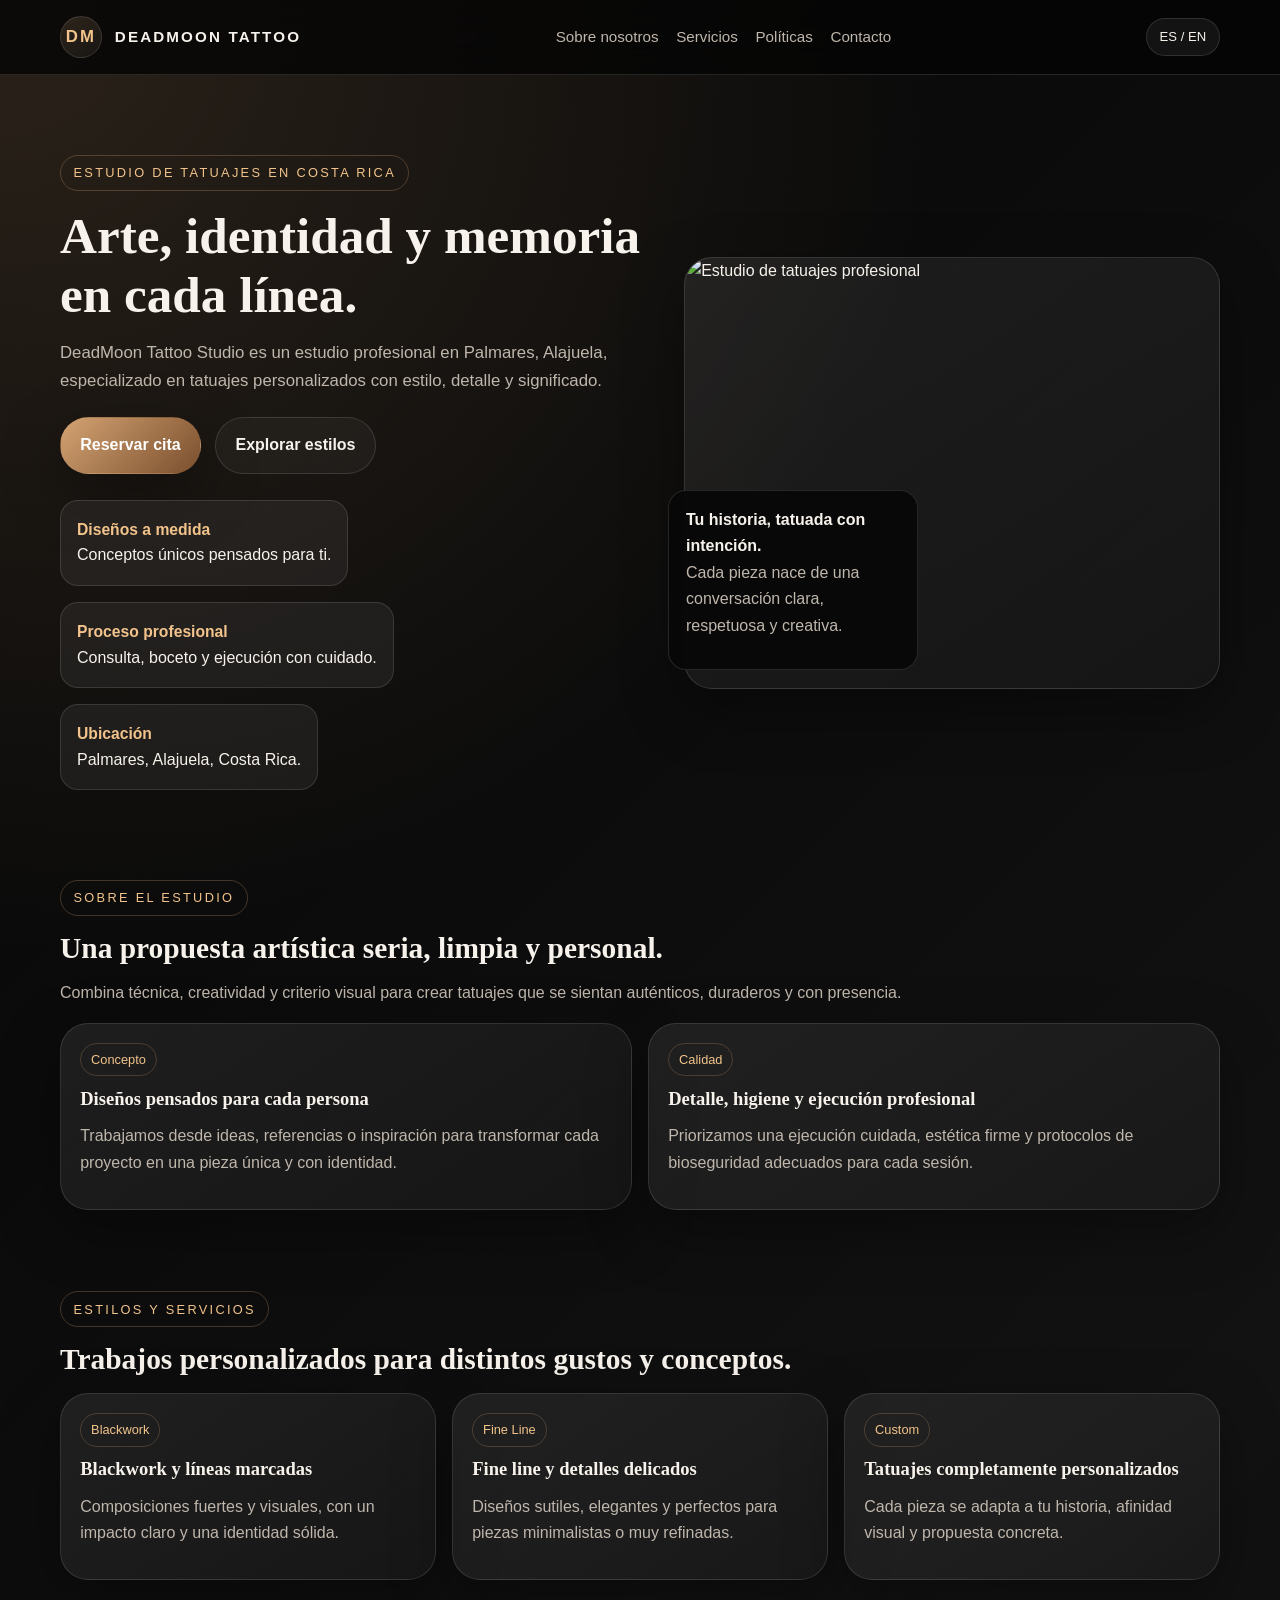
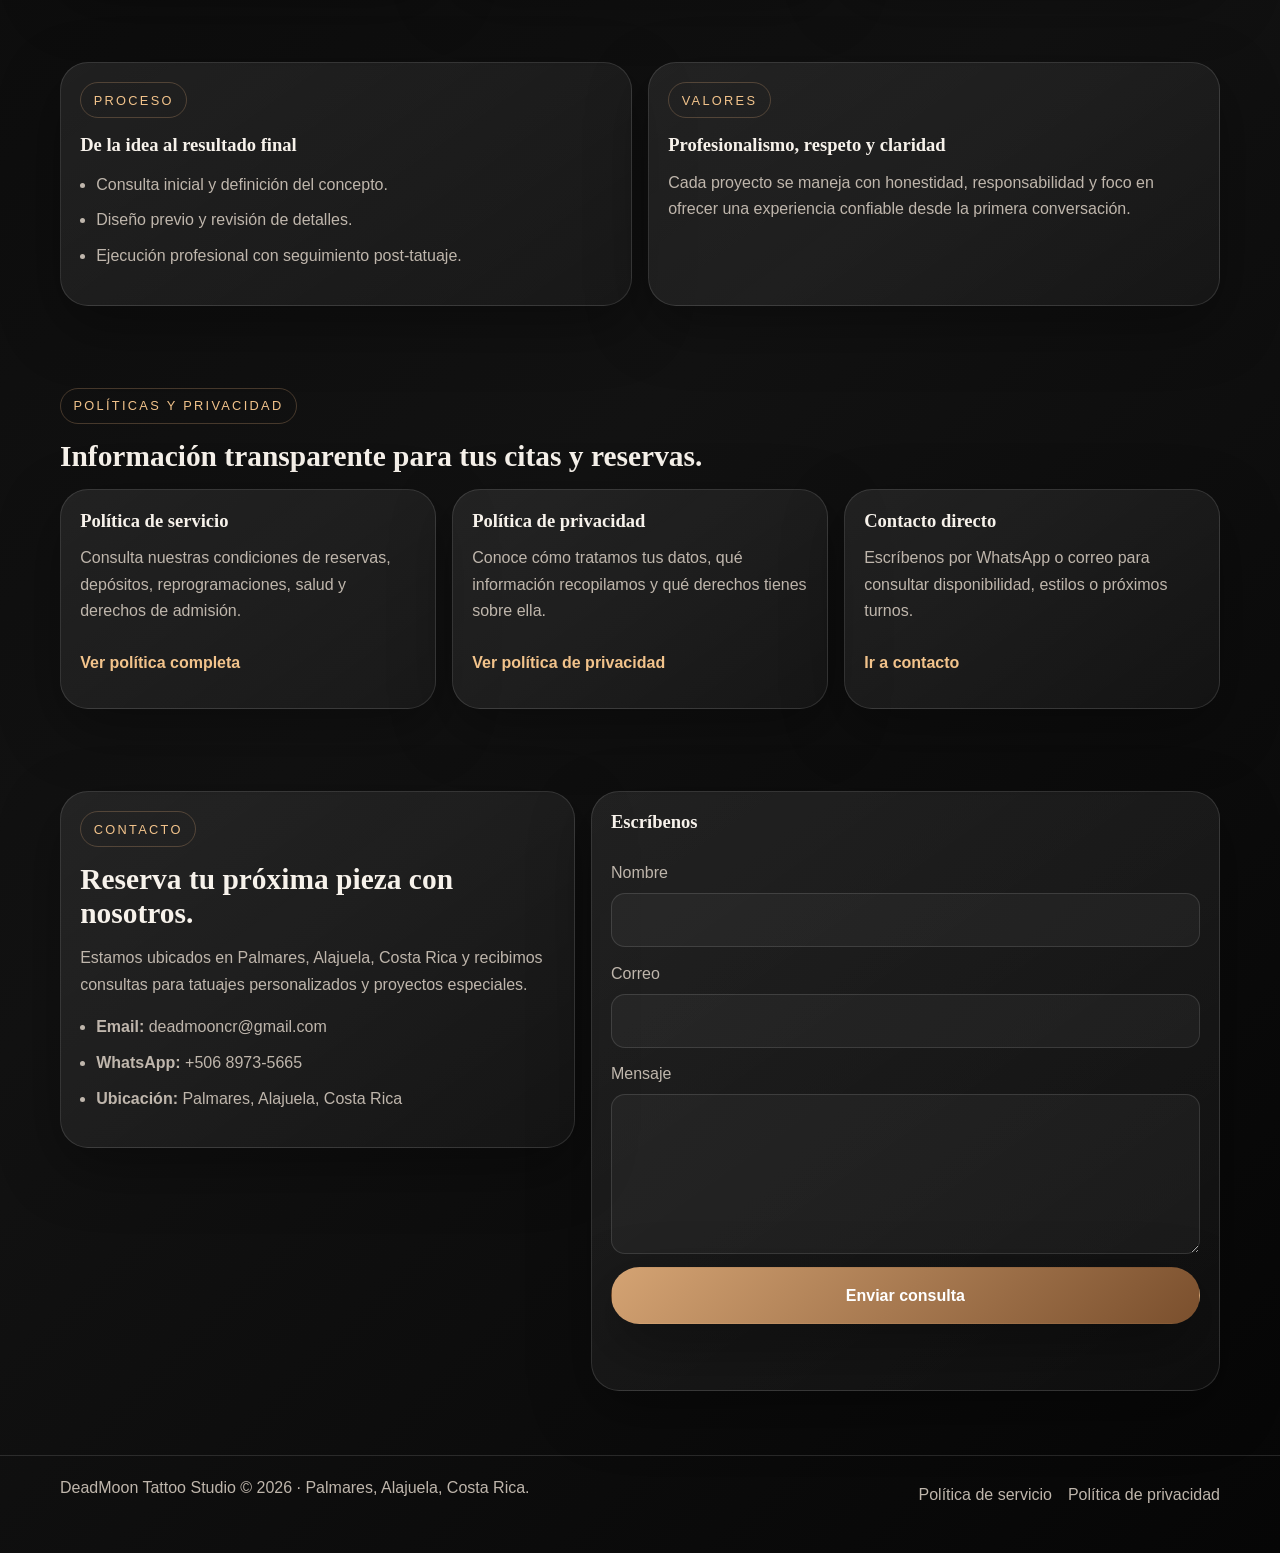
==== index.html @ ce7690ea "Initial DeadMoon Tattoo landing page" ====
<!DOCTYPE html>
<html lang="es">
  <head>
    <meta charset="UTF-8" />
    <meta name="viewport" content="width=device-width, initial-scale=1.0" />
    <meta name="theme-color" content="#050505" />
    <meta name="description" content="DeadMoon Tattoo Studio es un estudio profesional de tatuajes en Palmares, Costa Rica, especializado en diseños personalizados y arte de alta calidad." />
    <meta name="robots" content="index,follow" />
    <meta http-equiv="Referrer-Policy" content="strict-origin-when-cross-origin" />
    <meta http-equiv="X-Content-Type-Options" content="nosniff" />
    <meta http-equiv="Permissions-Policy" content="geolocation=(), microphone=(), camera=()" />
    <meta http-equiv="Content-Security-Policy" content="default-src 'self'; script-src 'self'; style-src 'self' https://fonts.googleapis.com; img-src 'self' https: data:; font-src 'self' https://fonts.gstatic.com; connect-src 'self'; object-src 'none'; base-uri 'self'; frame-ancestors 'none'; upgrade-insecure-requests" />
    <title>DeadMoon Tattoo Studio | Palmares, Costa Rica</title>
    <link rel="preconnect" href="https://fonts.googleapis.com" />
    <link rel="preconnect" href="https://fonts.gstatic.com" crossorigin />
    <link href="https://fonts.googleapis.com/css2?family=Inter:wght@400;500;600;700;800&family=Playfair+Display:wght@600;700&display=swap" rel="stylesheet" />
    <link rel="stylesheet" href="/styles.css" />
  </head>
  <body>
    <header class="topbar">
      <div class="container topbar-inner">
        <a href="#home" class="brand" aria-label="DeadMoon Tattoo Studio">
          <span class="brand-mark">DM</span>
          <span>DeadMoon Tattoo</span>
        </a>
        <nav aria-label="Navegación principal">
          <a href="#about" data-i18n="navAbout">Sobre nosotros</a>
          <a href="#services" data-i18n="navServices">Servicios</a>
          <a href="#policies" data-i18n="navPolicies">Políticas</a>
          <a href="#contact" data-i18n="navContact">Contacto</a>
        </nav>
        <button class="lang-toggle" id="langToggle" type="button" aria-label="Cambiar idioma">ES / EN</button>
      </div>
    </header>

    <main id="home">
      <section class="hero">
        <div class="container hero-grid">
          <div class="hero-copy">
            <span class="eyebrow" data-i18n="eyebrow">Estudio de tatuajes en Costa Rica</span>
            <h1 data-i18n="heroTitle">Arte, identidad y memoria en cada línea.</h1>
            <p class="lead" data-i18n="heroText">DeadMoon Tattoo Studio es un estudio profesional en Palmares, Alajuela, especializado en tatuajes personalizados con estilo, detalle y significado.</p>
            <div class="hero-actions">
              <a class="btn btn-primary" href="#contact" data-i18n="heroPrimary">Reservar cita</a>
              <a class="btn btn-secondary" href="#services" data-i18n="heroSecondary">Explorar estilos</a>
            </div>
            <div class="stats">
              <div class="stat-card">
                <strong data-i18n="statOneTitle">Diseños a medida</strong>
                <span data-i18n="statOneText">Conceptos únicos pensados para ti.</span>
              </div>
              <div class="stat-card">
                <strong data-i18n="statTwoTitle">Proceso profesional</strong>
                <span data-i18n="statTwoText">Consulta, boceto y ejecución con cuidado.</span>
              </div>
              <div class="stat-card">
                <strong data-i18n="statThreeTitle">Ubicación</strong>
                <span data-i18n="statThreeText">Palmares, Alajuela, Costa Rica.</span>
              </div>
            </div>
          </div>
          <div class="hero-visual">
            <div class="hero-card">
              <img src="https://images.unsplash.com/photo-1518837695005-2083093ee35b?auto=format&fit=crop&w=1000&q=80" alt="Estudio de tatuajes profesional" />
            </div>
            <div class="floating-note">
              <strong data-i18n="noteTitle">Tu historia, tatuada con intención.</strong>
              <p data-i18n="noteText">Cada pieza nace de una conversación clara, respetuosa y creativa.</p>
            </div>
          </div>
        </div>
      </section>

      <section id="about" class="section">
        <div class="container">
          <div class="section-title">
            <span class="eyebrow" data-i18n="aboutEyebrow">Sobre el estudio</span>
            <h2 data-i18n="aboutTitle">Una propuesta artística seria, limpia y personal.</h2>
            <p data-i18n="aboutText">Combina técnica, creatividad y criterio visual para crear tatuajes que se sientan auténticos, duraderos y con presencia.</p>
          </div>
          <div class="grid-2">
            <article class="panel">
              <span class="tag" data-i18n="cardOneTag">Concepto</span>
              <h3 data-i18n="cardOneTitle">Diseños pensados para cada persona</h3>
              <p data-i18n="cardOneText">Trabajamos desde ideas, referencias o inspiración para transformar cada proyecto en una pieza única y con identidad.</p>
            </article>
            <article class="panel">
              <span class="tag" data-i18n="cardTwoTag">Calidad</span>
              <h3 data-i18n="cardTwoTitle">Detalle, higiene y ejecución profesional</h3>
              <p data-i18n="cardTwoText">Priorizamos una ejecución cuidada, estética firme y protocolos de bioseguridad adecuados para cada sesión.</p>
            </article>
          </div>
        </div>
      </section>

      <section id="services" class="section">
        <div class="container">
          <div class="section-title">
            <span class="eyebrow" data-i18n="servicesEyebrow">Estilos y servicios</span>
            <h2 data-i18n="servicesTitle">Trabajos personalizados para distintos gustos y conceptos.</h2>
          </div>
          <div class="grid-3">
            <article class="panel">
              <span class="tag">Blackwork</span>
              <h3 data-i18n="serviceOneTitle">Blackwork y líneas marcadas</h3>
              <p data-i18n="serviceOneText">Composiciones fuertes y visuales, con un impacto claro y una identidad sólida.</p>
            </article>
            <article class="panel">
              <span class="tag">Fine Line</span>
              <h3 data-i18n="serviceTwoTitle">Fine line y detalles delicados</h3>
              <p data-i18n="serviceTwoText">Diseños sutiles, elegantes y perfectos para piezas minimalistas o muy refinadas.</p>
            </article>
            <article class="panel">
              <span class="tag">Custom</span>
              <h3 data-i18n="serviceThreeTitle">Tatuajes completamente personalizados</h3>
              <p data-i18n="serviceThreeText">Cada pieza se adapta a tu historia, afinidad visual y propuesta concreta.</p>
            </article>
          </div>
        </div>
      </section>

      <section class="section">
        <div class="container grid-2">
          <article class="panel">
            <span class="eyebrow" data-i18n="processEyebrow">Proceso</span>
            <h3 data-i18n="processTitle">De la idea al resultado final</h3>
            <ul class="check-list">
              <li data-i18n="processOne">Consulta inicial y definición del concepto.</li>
              <li data-i18n="processTwo">Diseño previo y revisión de detalles.</li>
              <li data-i18n="processThree">Ejecución profesional con seguimiento post-tatuaje.</li>
            </ul>
          </article>
          <article class="panel">
            <span class="eyebrow" data-i18n="valuesEyebrow">Valores</span>
            <h3 data-i18n="valuesTitle">Profesionalismo, respeto y claridad</h3>
            <p data-i18n="valuesText">Cada proyecto se maneja con honestidad, responsabilidad y foco en ofrecer una experiencia confiable desde la primera conversación.</p>
          </article>
        </div>
      </section>

      <section id="policies" class="section">
        <div class="container">
          <div class="section-title">
            <span class="eyebrow" data-i18n="policiesEyebrow">Políticas y privacidad</span>
            <h2 data-i18n="policiesTitle">Información transparente para tus citas y reservas.</h2>
          </div>
          <div class="grid-3">
            <article class="panel policy-card">
              <h3 data-i18n="policyServiceTitle">Política de servicio</h3>
              <p data-i18n="policyServiceText">Consulta nuestras condiciones de reservas, depósitos, reprogramaciones, salud y derechos de admisión.</p>
              <a href="/policies.html" class="text-link" data-i18n="policyServiceLink">Ver política completa</a>
            </article>
            <article class="panel policy-card">
              <h3 data-i18n="policyPrivacyTitle">Política de privacidad</h3>
              <p data-i18n="policyPrivacyText">Conoce cómo tratamos tus datos, qué información recopilamos y qué derechos tienes sobre ella.</p>
              <a href="/privacy.html" class="text-link" data-i18n="policyPrivacyLink">Ver política de privacidad</a>
            </article>
            <article class="panel policy-card">
              <h3 data-i18n="policyContactTitle">Contacto directo</h3>
              <p data-i18n="policyContactText">Escríbenos por WhatsApp o correo para consultar disponibilidad, estilos o próximos turnos.</p>
              <a href="#contact" class="text-link" data-i18n="policyContactLink">Ir a contacto</a>
            </article>
          </div>
        </div>
      </section>

      <section id="contact" class="section">
        <div class="container contact-wrap">
          <div class="panel contact-card">
            <span class="eyebrow" data-i18n="contactEyebrow">Contacto</span>
            <h2 data-i18n="contactTitle">Reserva tu próxima pieza con nosotros.</h2>
            <p data-i18n="contactText">Estamos ubicados en Palmares, Alajuela, Costa Rica y recibimos consultas para tatuajes personalizados y proyectos especiales.</p>
            <ul class="contact-list">
              <li><strong>Email:</strong> deadmooncr@gmail.com</li>
              <li><strong>WhatsApp:</strong> +506 8973-5665</li>
              <li><strong data-i18n="contactLocation">Ubicación:</strong> Palmares, Alajuela, Costa Rica</li>
            </ul>
          </div>
          <form class="panel contact-form" id="contactForm" novalidate>
            <h3 data-i18n="formTitle">Escríbenos</h3>
            <label>
              <span data-i18n="formName">Nombre</span>
              <input type="text" name="name" required />
            </label>
            <label>
              <span data-i18n="formEmail">Correo</span>
              <input type="email" name="email" required />
            </label>
            <label>
              <span data-i18n="formMessage">Mensaje</span>
              <textarea name="message" rows="5" required></textarea>
            </label>
            <button class="btn btn-primary" type="submit" data-i18n="formSubmit">Enviar consulta</button>
            <p class="form-note" id="formStatus" aria-live="polite"></p>
          </form>
        </div>
      </section>
    </main>

    <footer>
      <div class="container footer-row">
        <p data-i18n="footerText">DeadMoon Tattoo Studio © 2026 · Palmares, Alajuela, Costa Rica.</p>
        <div class="footer-links">
          <a href="/policies.html" data-i18n="footerPolicy">Política de servicio</a>
          <a href="/privacy.html" data-i18n="footerPrivacy">Política de privacidad</a>
        </div>
      </div>
    </footer>

    <script src="/app.js"></script>
  </body>
</html>
---- styles.css ----
:root {
  --bg: #050505;
  --surface: rgba(255, 255, 255, 0.06);
  --surface-strong: rgba(255, 255, 255, 0.12);
  --text: #f7f2eb;
  --muted: #bfb6ac;
  --accent: #d4a373;
  --accent-strong: #f2c38b;
  --accent-dark: #7a4f2d;
  --border: rgba(255, 255, 255, 0.12);
  --shadow: 0 20px 60px rgba(0, 0, 0, 0.35);
}

* { box-sizing: border-box; }
html { scroll-behavior: smooth; }
body {
  margin: 0;
  font-family: 'Inter', sans-serif;
  color: var(--text);
  background: radial-gradient(circle at top left, rgba(212, 163, 115, 0.18), transparent 28%), linear-gradient(135deg, #060606 0%, #121212 60%, #060606 100%);
  line-height: 1.65;
}
a { color: inherit; text-decoration: none; }
img { max-width: 100%; display: block; }
button, input, textarea { font: inherit; }
.container { width: min(1160px, calc(100% - 2rem)); margin: 0 auto; }
.topbar {
  position: sticky; top: 0; z-index: 20; padding: 1rem 0; backdrop-filter: blur(16px); background: rgba(5,5,5,0.78); border-bottom: 1px solid var(--border);
}
.topbar-inner { display: flex; align-items: center; justify-content: space-between; gap: 1rem; }
.brand { display: inline-flex; align-items: center; gap: 0.8rem; font-weight: 700; letter-spacing: 0.14em; text-transform: uppercase; font-size: 0.95rem; }
.brand-mark {
  width: 42px; height: 42px; border-radius: 50%; display: grid; place-items: center; border: 1px solid var(--border); background: linear-gradient(145deg, rgba(212,163,115,0.18), rgba(255,255,255,0.05)); color: var(--accent-strong); font-weight: 700; font-size: 1.05rem;
}
nav { display: flex; align-items: center; gap: 1.1rem; color: var(--muted); font-size: 0.95rem; }
nav a:hover, .footer-links a:hover, .text-link:hover { color: var(--text); }
.lang-toggle {
  border: 1px solid var(--border); background: var(--surface); color: var(--text); padding: 0.45rem 0.8rem; border-radius: 999px; font-size: 0.82rem; cursor: pointer; transition: 180ms ease;
}
.lang-toggle:hover { border-color: var(--accent); transform: translateY(-1px); }
.hero { padding: 5rem 0 3.5rem; }
.hero-grid { display: grid; grid-template-columns: 1.05fr 0.95fr; gap: 2rem; align-items: center; }
.eyebrow {
  display: inline-block; padding: 0.4rem 0.78rem; border: 1px solid rgba(212,163,115,0.28); border-radius: 999px; color: var(--accent-strong); font-size: 0.8rem; text-transform: uppercase; letter-spacing: 0.18em; margin-bottom: 1rem;
}
h1, h2, h3 { font-family: 'Playfair Display', serif; line-height: 1.15; margin: 0 0 0.9rem; }
h1 { font-size: clamp(2.2rem, 4vw, 3.7rem); }
h2 { font-size: clamp(1.65rem, 2.3vw, 2.35rem); }
h3 { font-size: 1.16rem; }
p { margin: 0 0 0.85rem; color: var(--muted); }
.lead { font-size: 1.05rem; max-width: 640px; }
.hero-actions { display: flex; flex-wrap: wrap; gap: 0.9rem; margin: 1.4rem 0 1.6rem; }
.btn {
  display: inline-flex; align-items: center; justify-content: center; gap: 0.5rem; padding: 0.9rem 1.2rem; border-radius: 999px; font-weight: 600; transition: 180ms ease; border: 1px solid transparent; cursor: pointer;
}
.btn-primary { background: linear-gradient(135deg, var(--accent) 0%, var(--accent-dark) 100%); color: #fff; box-shadow: var(--shadow); }
.btn-primary:hover { transform: translateY(-2px); }
.btn-secondary { border-color: var(--border); background: rgba(255,255,255,0.04); }
.stats { display: flex; flex-wrap: wrap; gap: 1rem; }
.stat-card { min-width: 150px; padding: 1rem; border: 1px solid var(--border); border-radius: 18px; background: var(--surface); }
.stat-card strong { display: block; color: var(--accent-strong); font-size: 0.98rem; }
.hero-visual { position: relative; }
.hero-card, .panel { background: linear-gradient(145deg, rgba(255,255,255,0.08), rgba(255,255,255,0.03)); border: 1px solid var(--border); border-radius: 28px; box-shadow: var(--shadow); overflow: hidden; }
.hero-card img { min-height: 430px; object-fit: cover; width: 100%; }
.floating-note { position: absolute; left: -1rem; bottom: 1.2rem; background: rgba(8,8,8,0.95); border: 1px solid var(--border); padding: 1rem 1.05rem; border-radius: 18px; max-width: 250px; }
.section { padding: 2.1rem 0 3rem; }
.section-title { margin-bottom: 1rem; }
.grid-2, .grid-3 { display: grid; gap: 1rem; }
.grid-2 { grid-template-columns: repeat(2, minmax(0, 1fr)); }
.grid-3 { grid-template-columns: repeat(3, minmax(0, 1fr)); }
.panel { padding: 1.2rem; }
.tag { display: inline-block; padding: 0.32rem 0.62rem; border-radius: 999px; border: 1px solid rgba(212,163,115,0.24); color: var(--accent-strong); font-size: 0.8rem; margin-bottom: 0.72rem; }
.check-list { padding-left: 1rem; color: var(--muted); }
.check-list li { margin-bottom: 0.6rem; }
.policy-card { min-height: 220px; }
.text-link { display: inline-block; margin-top: 0.75rem; color: var(--accent-strong); font-weight: 600; }
.contact-wrap { display: grid; grid-template-columns: 0.9fr 1.1fr; gap: 1rem; align-items: start; }
.contact-list { padding-left: 1rem; color: var(--muted); }
.contact-list li { margin-bottom: 0.6rem; }
.contact-form { display: grid; gap: 0.85rem; }
.contact-form label { display: grid; gap: 0.4rem; color: var(--muted); }
.contact-form input, .contact-form textarea {
  width: 100%; border: 1px solid var(--border); border-radius: 14px; padding: 0.8rem 0.9rem; color: var(--text); background: rgba(255,255,255,0.04);
}
.contact-form input:focus, .contact-form textarea:focus { outline: 2px solid rgba(212,163,115,0.35); border-color: var(--accent); }
.form-note { min-height: 1.2rem; color: var(--accent-strong); }
footer { padding: 1.2rem 0 2.4rem; border-top: 1px solid var(--border); margin-top: 1rem; }
.footer-row { display: flex; align-items: center; justify-content: space-between; gap: 1rem; color: var(--muted); }
.footer-links { display: flex; gap: 1rem; }
.policy-page { padding: 3rem 0 4rem; }
.policy-page .panel { margin-bottom: 1rem; }
.policy-page ul { color: var(--muted); padding-left: 1rem; }
.policy-page h2 { margin-bottom: 1rem; }
.policy-page h3 { margin-top: 1.1rem; }
.policy-page .back-link { display: inline-block; margin-bottom: 1rem; color: var(--accent-strong); }
@media (max-width: 900px) {
  .hero-grid, .contact-wrap { grid-template-columns: 1fr; }
  .grid-3 { grid-template-columns: 1fr 1fr; }
}
@media (max-width: 640px) {
  nav { display: none; }
  .topbar-inner { flex-wrap: wrap; }
  .grid-2, .grid-3 { grid-template-columns: 1fr; }
  .footer-row { flex-direction: column; align-items: flex-start; }
  .hero { padding-top: 3rem; }
}
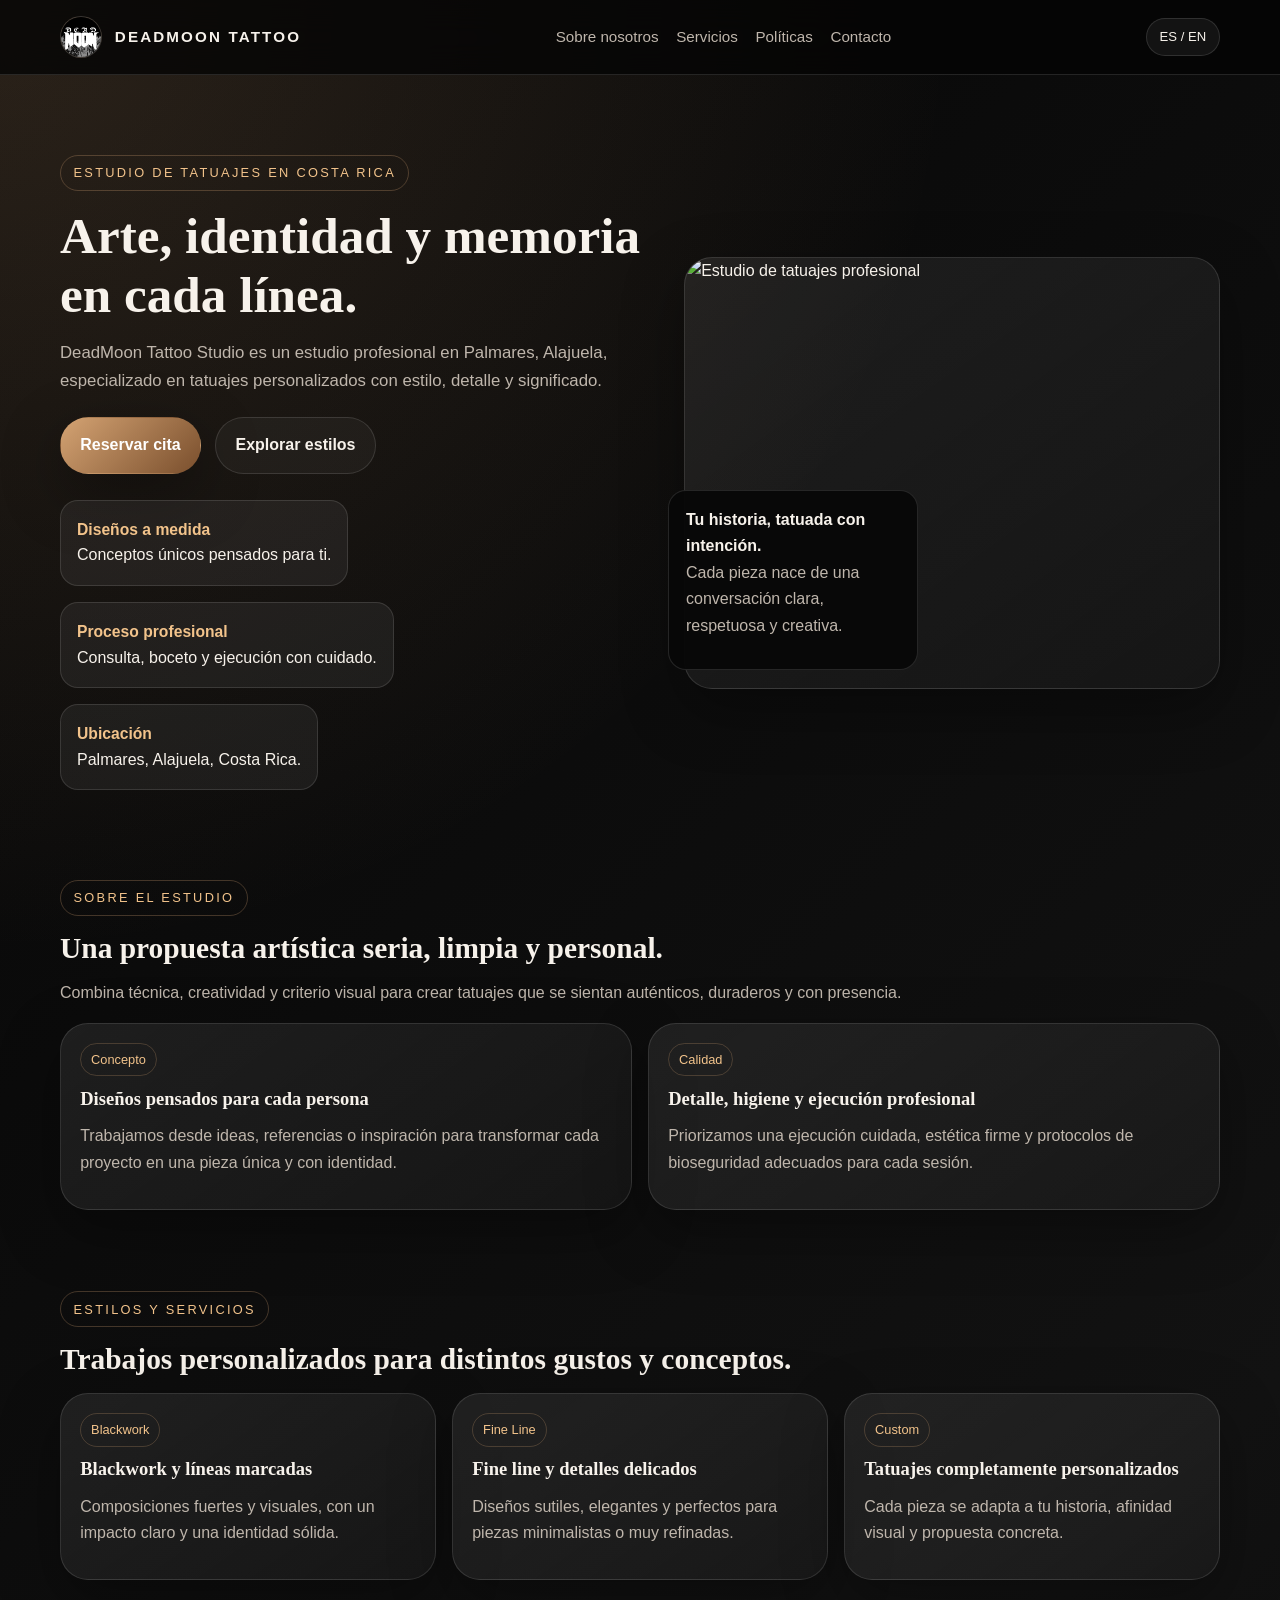
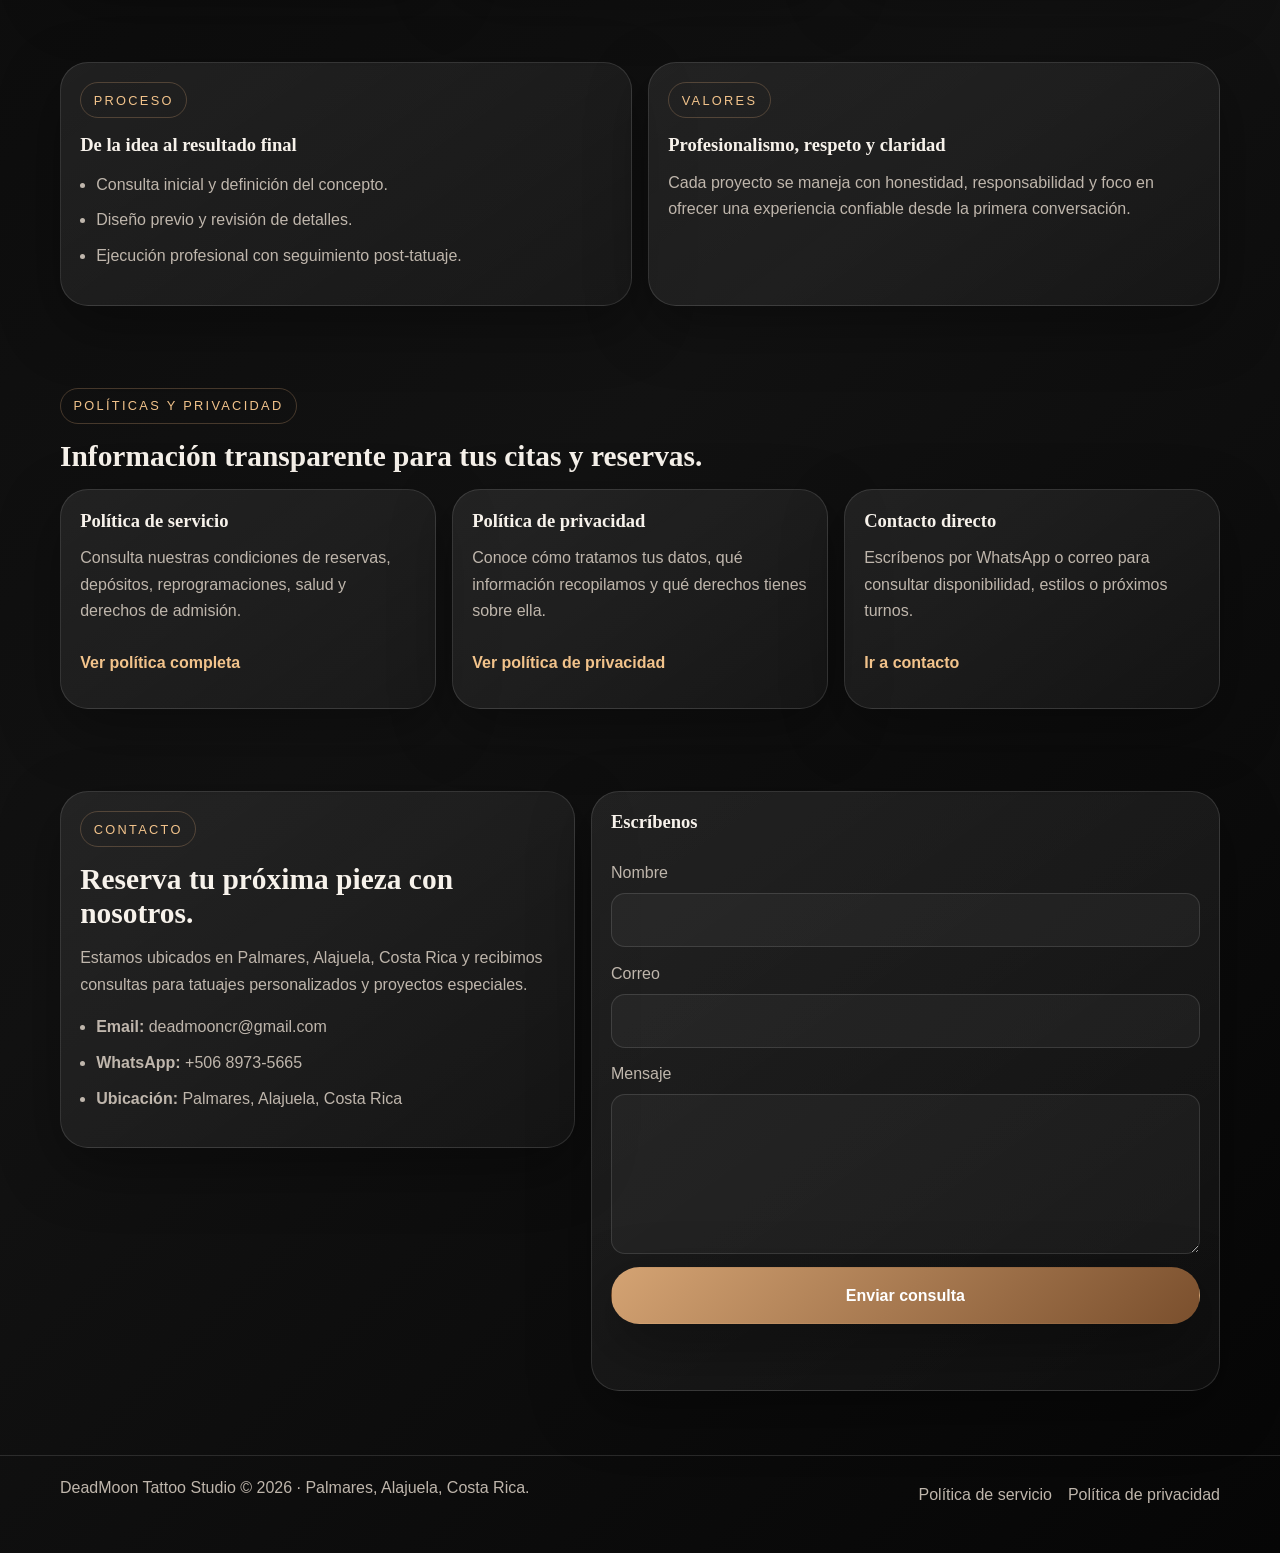
==== commit a28b9b34: "Refactor code structure for improved readability and maintainability" ====
--- a/index.html
+++ b/index.html
@@ -20,7 +20,9 @@
     <header class="topbar">
       <div class="container topbar-inner">
         <a href="#home" class="brand" aria-label="DeadMoon Tattoo Studio">
-          <span class="brand-mark">DM</span>
+          <span class="brand-mark">
+            <img src="/logo.jpg" alt="DeadMoon Tattoo logo" />
+          </span>
           <span>DeadMoon Tattoo</span>
         </a>
         <nav aria-label="Navegación principal">
--- a/styles.css
+++ b/styles.css
@@ -30,7 +30,13 @@
 .topbar-inner { display: flex; align-items: center; justify-content: space-between; gap: 1rem; }
 .brand { display: inline-flex; align-items: center; gap: 0.8rem; font-weight: 700; letter-spacing: 0.14em; text-transform: uppercase; font-size: 0.95rem; }
 .brand-mark {
-  width: 42px; height: 42px; border-radius: 50%; display: grid; place-items: center; border: 1px solid var(--border); background: linear-gradient(145deg, rgba(212,163,115,0.18), rgba(255,255,255,0.05)); color: var(--accent-strong); font-weight: 700; font-size: 1.05rem;
+  width: 42px; height: 42px; min-width: 42px; border-radius: 50%; display: grid; place-items: center; border: 1px solid var(--border); background: linear-gradient(145deg, rgba(212,163,115,0.18), rgba(255,255,255,0.05)); overflow: hidden;
+}
+.brand-mark img {
+  width: 100%;
+  height: 100%;
+  object-fit: cover;
+  display: block;
 }
 nav { display: flex; align-items: center; gap: 1.1rem; color: var(--muted); font-size: 0.95rem; }
 nav a:hover, .footer-links a:hover, .text-link:hover { color: var(--text); }
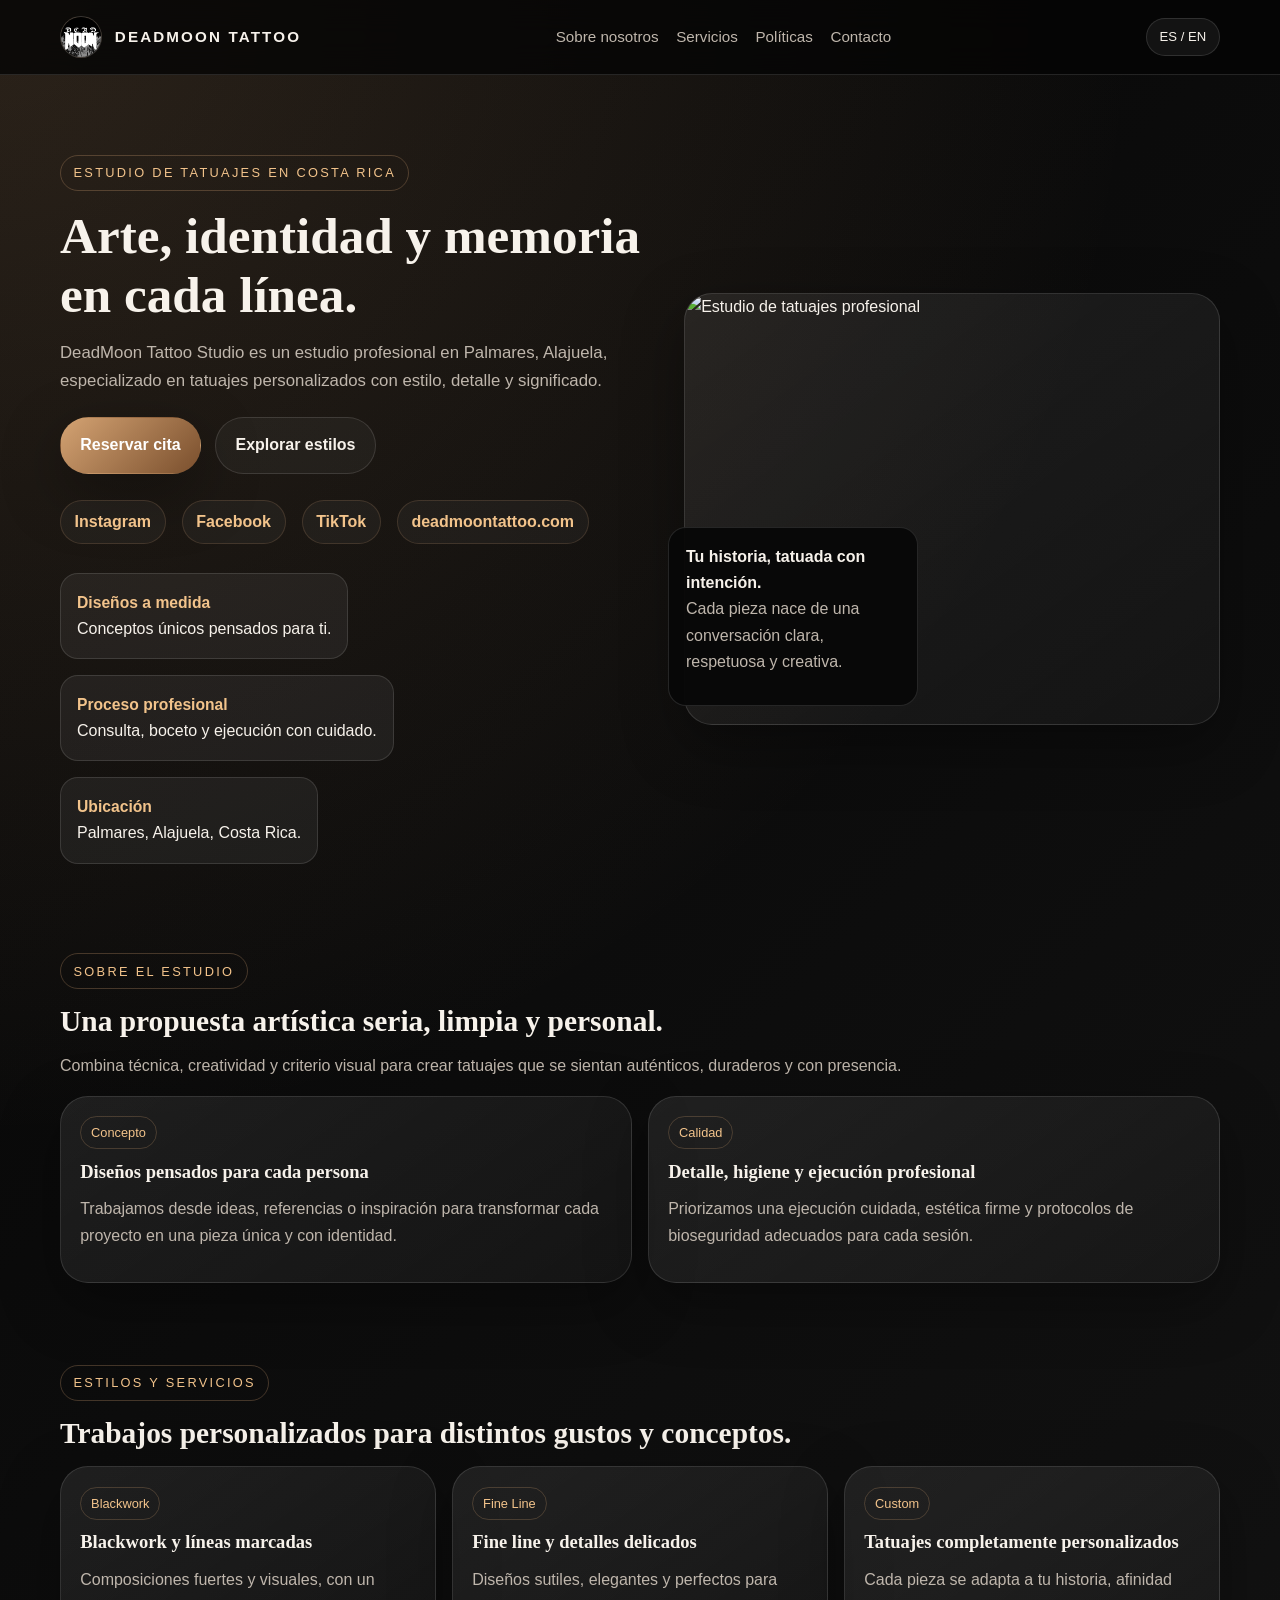
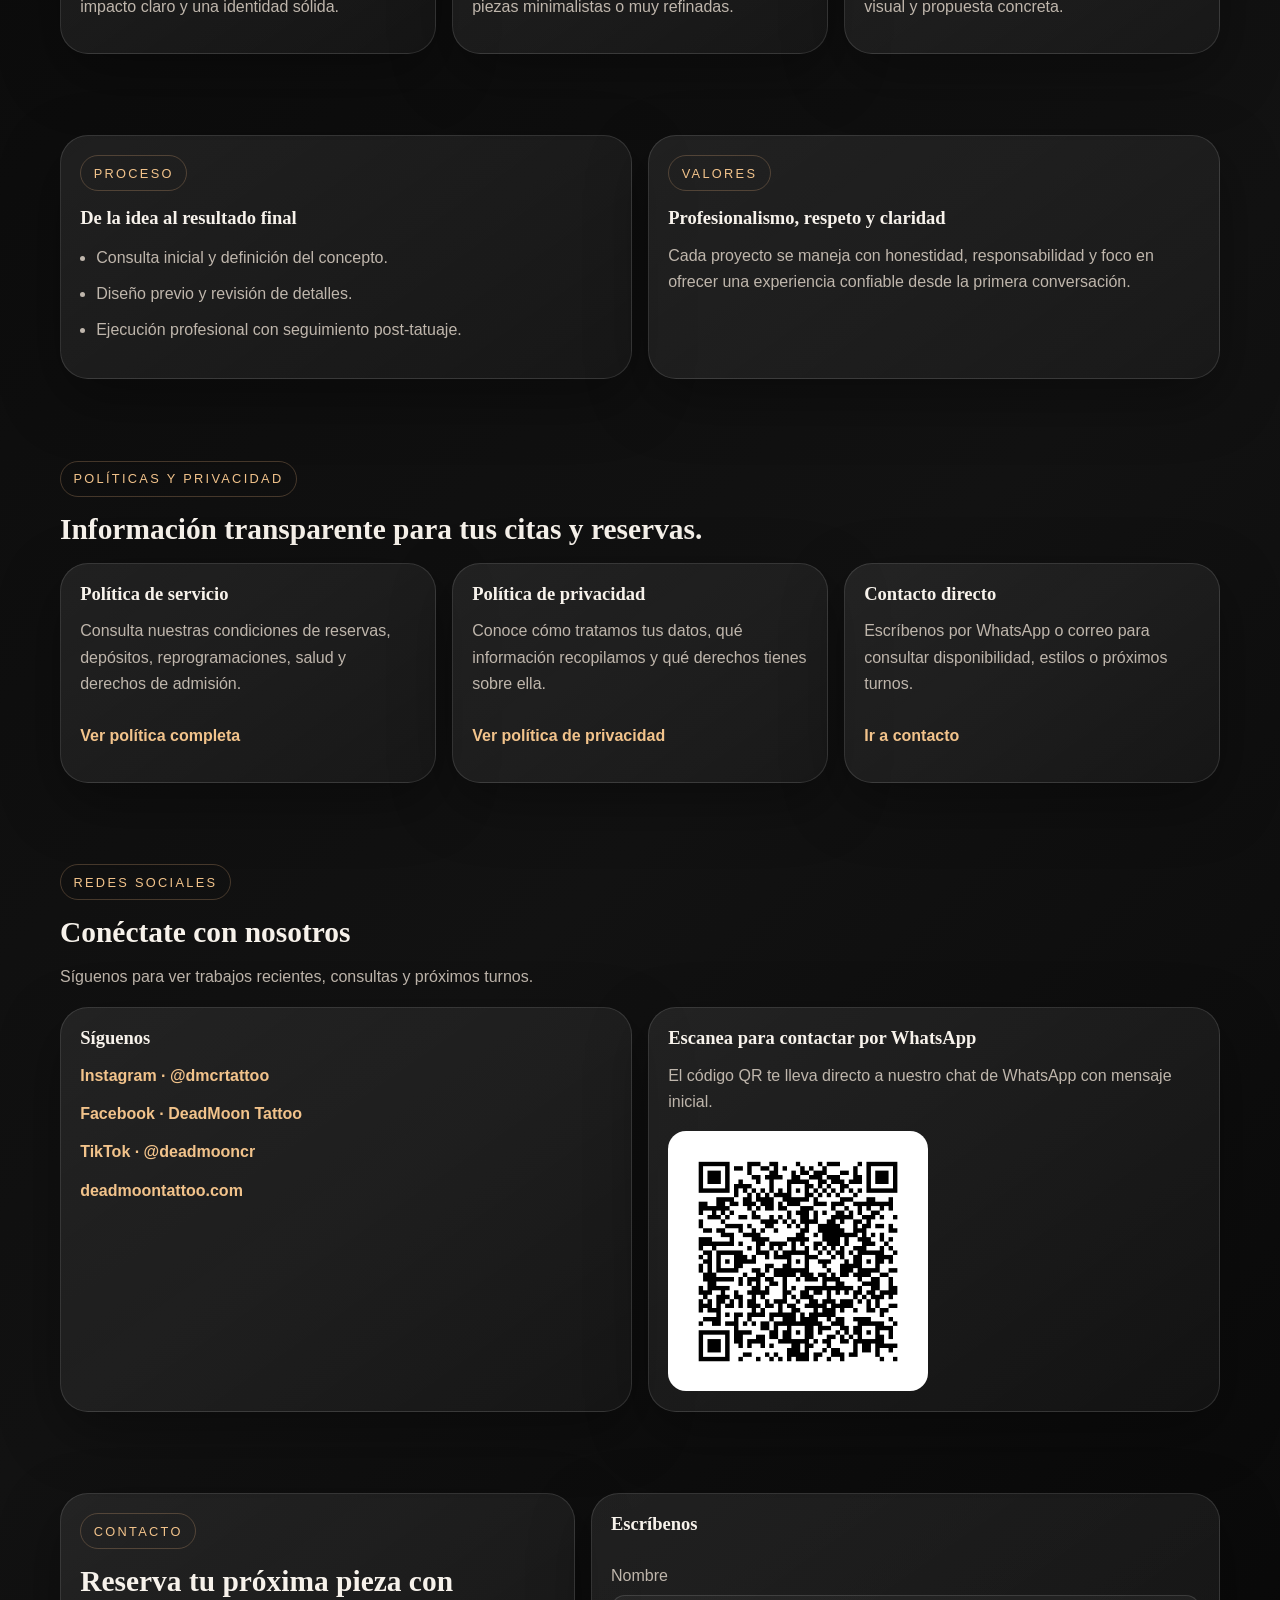
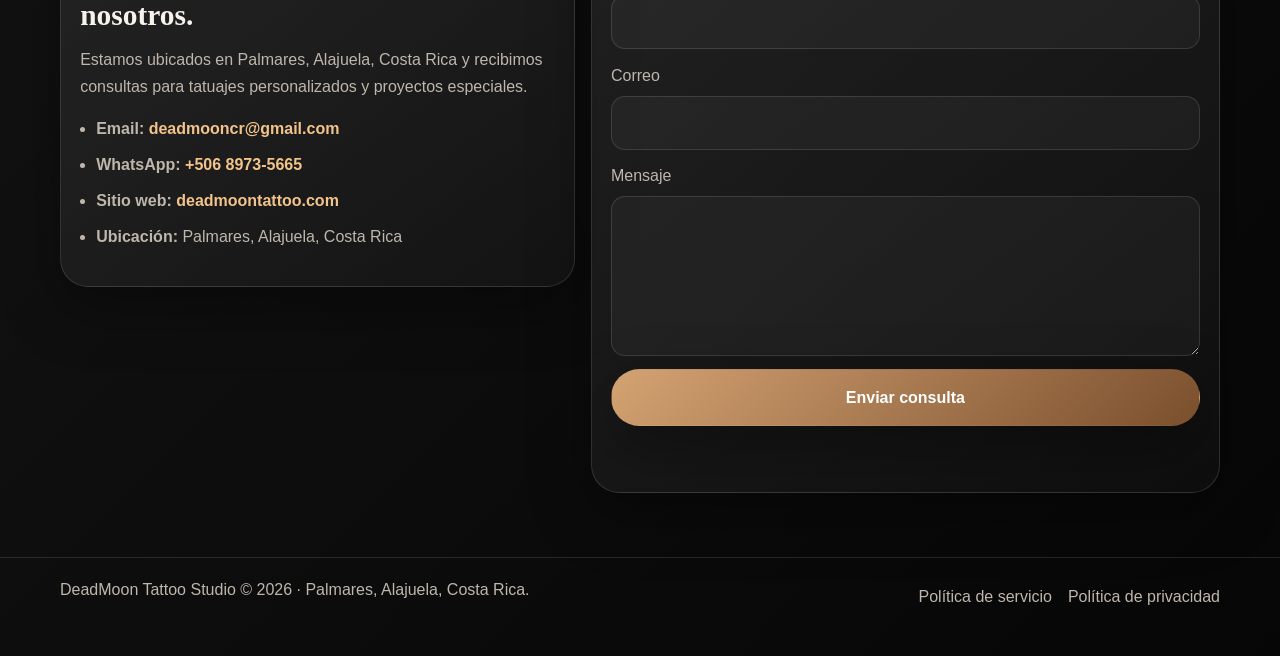
==== commit 55512b16: "Add contact QR code image" ====
--- a/index.html
+++ b/index.html
@@ -46,6 +46,12 @@
               <a class="btn btn-primary" href="#contact" data-i18n="heroPrimary">Reservar cita</a>
               <a class="btn btn-secondary" href="#services" data-i18n="heroSecondary">Explorar estilos</a>
             </div>
+            <div class="social-row">
+              <a href="https://www.instagram.com/dmcrtattoo/" target="_blank" rel="noopener noreferrer">Instagram</a>
+              <a href="https://www.facebook.com/profile.php?id=61550844463451" target="_blank" rel="noopener noreferrer">Facebook</a>
+              <a href="https://www.tiktok.com/@deadmooncr" target="_blank" rel="noopener noreferrer">TikTok</a>
+              <a href="https://deadmoontattoo.com" target="_blank" rel="noopener noreferrer">deadmoontattoo.com</a>
+            </div>
             <div class="stats">
               <div class="stat-card">
                 <strong data-i18n="statOneTitle">Diseños a medida</strong>
@@ -166,6 +172,32 @@
         </div>
       </section>
 
+      <section class="section">
+        <div class="container">
+          <div class="section-title">
+            <span class="eyebrow" data-i18n="socialEyebrow">Redes sociales</span>
+            <h2 data-i18n="socialTitle">Conéctate con nosotros</h2>
+            <p data-i18n="socialText">Síguenos para ver trabajos recientes, consultas y próximos turnos.</p>
+          </div>
+          <div class="card-grid">
+            <article class="panel social-card">
+              <h3 data-i18n="followUs">Síguenos</h3>
+              <ul class="social-list">
+                <li><a href="https://www.instagram.com/dmcrtattoo/" target="_blank" rel="noopener noreferrer">Instagram · @dmcrtattoo</a></li>
+                <li><a href="https://www.facebook.com/profile.php?id=61550844463451" target="_blank" rel="noopener noreferrer">Facebook · DeadMoon Tattoo</a></li>
+                <li><a href="https://www.tiktok.com/@deadmooncr" target="_blank" rel="noopener noreferrer">TikTok · @deadmooncr</a></li>
+                <li><a href="https://deadmoontattoo.com" target="_blank" rel="noopener noreferrer">deadmoontattoo.com</a></li>
+              </ul>
+            </article>
+            <article class="panel qr-card">
+              <h3 data-i18n="qrTitle">Escanea para contactar por WhatsApp</h3>
+              <p data-i18n="qrText">El código QR te lleva directo a nuestro chat de WhatsApp con mensaje inicial.</p>
+              <img src="/contact-qr.png" alt="Código QR para contactar a DeadMoon Tattoo por WhatsApp" loading="lazy" />
+            </article>
+          </div>
+        </div>
+      </section>
+
       <section id="contact" class="section">
         <div class="container contact-wrap">
           <div class="panel contact-card">
@@ -173,9 +205,10 @@
             <h2 data-i18n="contactTitle">Reserva tu próxima pieza con nosotros.</h2>
             <p data-i18n="contactText">Estamos ubicados en Palmares, Alajuela, Costa Rica y recibimos consultas para tatuajes personalizados y proyectos especiales.</p>
             <ul class="contact-list">
-              <li><strong>Email:</strong> deadmooncr@gmail.com</li>
-              <li><strong>WhatsApp:</strong> +506 8973-5665</li>
-              <li><strong data-i18n="contactLocation">Ubicación:</strong> Palmares, Alajuela, Costa Rica</li>
+              <li><strong data-i18n="emailLabel">Email:</strong> <a href="mailto:deadmooncr@gmail.com">deadmooncr@gmail.com</a></li>
+              <li><strong data-i18n="whatsappLabel">WhatsApp:</strong> <a href="https://wa.me/50689735665" target="_blank" rel="noopener noreferrer">+506 8973-5665</a></li>
+              <li><strong data-i18n="websiteLabel">Sitio web:</strong> <a href="https://deadmoontattoo.com" target="_blank" rel="noopener noreferrer">deadmoontattoo.com</a></li>
+              <li><strong data-i18n="locationLabel">Ubicación:</strong> Palmares, Alajuela, Costa Rica</li>
             </ul>
           </div>
           <form class="panel contact-form" id="contactForm" novalidate>
--- a/styles.css
+++ b/styles.css
@@ -56,6 +56,9 @@
 p { margin: 0 0 0.85rem; color: var(--muted); }
 .lead { font-size: 1.05rem; max-width: 640px; }
 .hero-actions { display: flex; flex-wrap: wrap; gap: 0.9rem; margin: 1.4rem 0 1.6rem; }
+.social-row { display: flex; flex-wrap: wrap; gap: 1rem; margin-bottom: 1.8rem; }
+.social-row a { color: var(--accent-strong); font-weight: 600; border: 1px solid rgba(212,163,115,0.18); padding: 0.5rem 0.85rem; border-radius: 999px; background: rgba(255,255,255,0.04); transition: 180ms ease; }
+.social-row a:hover { color: #fff; border-color: var(--accent); transform: translateY(-1px); }
 .btn {
   display: inline-flex; align-items: center; justify-content: center; gap: 0.5rem; padding: 0.9rem 1.2rem; border-radius: 999px; font-weight: 600; transition: 180ms ease; border: 1px solid transparent; cursor: pointer;
 }
@@ -74,6 +77,11 @@
 .grid-2, .grid-3 { display: grid; gap: 1rem; }
 .grid-2 { grid-template-columns: repeat(2, minmax(0, 1fr)); }
 .grid-3 { grid-template-columns: repeat(3, minmax(0, 1fr)); }
+.card-grid { display: grid; gap: 1rem; grid-template-columns: repeat(2, minmax(0, 1fr)); margin-top: 1rem; }
+.social-list { list-style: none; padding: 0; margin: 0; display: grid; gap: 0.75rem; }
+.social-list li a { color: var(--accent-strong); font-weight: 600; }
+.social-list li a:hover { color: #fff; }
+.qr-card img { width: min(260px, 100%); display: block; margin-top: 1rem; border-radius: 18px; background: #fff; padding: 0.8rem; }
 .panel { padding: 1.2rem; }
 .tag { display: inline-block; padding: 0.32rem 0.62rem; border-radius: 999px; border: 1px solid rgba(212,163,115,0.24); color: var(--accent-strong); font-size: 0.8rem; margin-bottom: 0.72rem; }
 .check-list { padding-left: 1rem; color: var(--muted); }
@@ -83,6 +91,8 @@
 .contact-wrap { display: grid; grid-template-columns: 0.9fr 1.1fr; gap: 1rem; align-items: start; }
 .contact-list { padding-left: 1rem; color: var(--muted); }
 .contact-list li { margin-bottom: 0.6rem; }
+.contact-list a { color: var(--accent-strong); font-weight: 600; }
+.contact-list a:hover { color: #fff; }
 .contact-form { display: grid; gap: 0.85rem; }
 .contact-form label { display: grid; gap: 0.4rem; color: var(--muted); }
 .contact-form input, .contact-form textarea {
@@ -100,7 +110,7 @@
 .policy-page h3 { margin-top: 1.1rem; }
 .policy-page .back-link { display: inline-block; margin-bottom: 1rem; color: var(--accent-strong); }
 @media (max-width: 900px) {
-  .hero-grid, .contact-wrap { grid-template-columns: 1fr; }
+  .hero-grid, .contact-wrap, .card-grid { grid-template-columns: 1fr; }
   .grid-3 { grid-template-columns: 1fr 1fr; }
 }
 @media (max-width: 640px) {
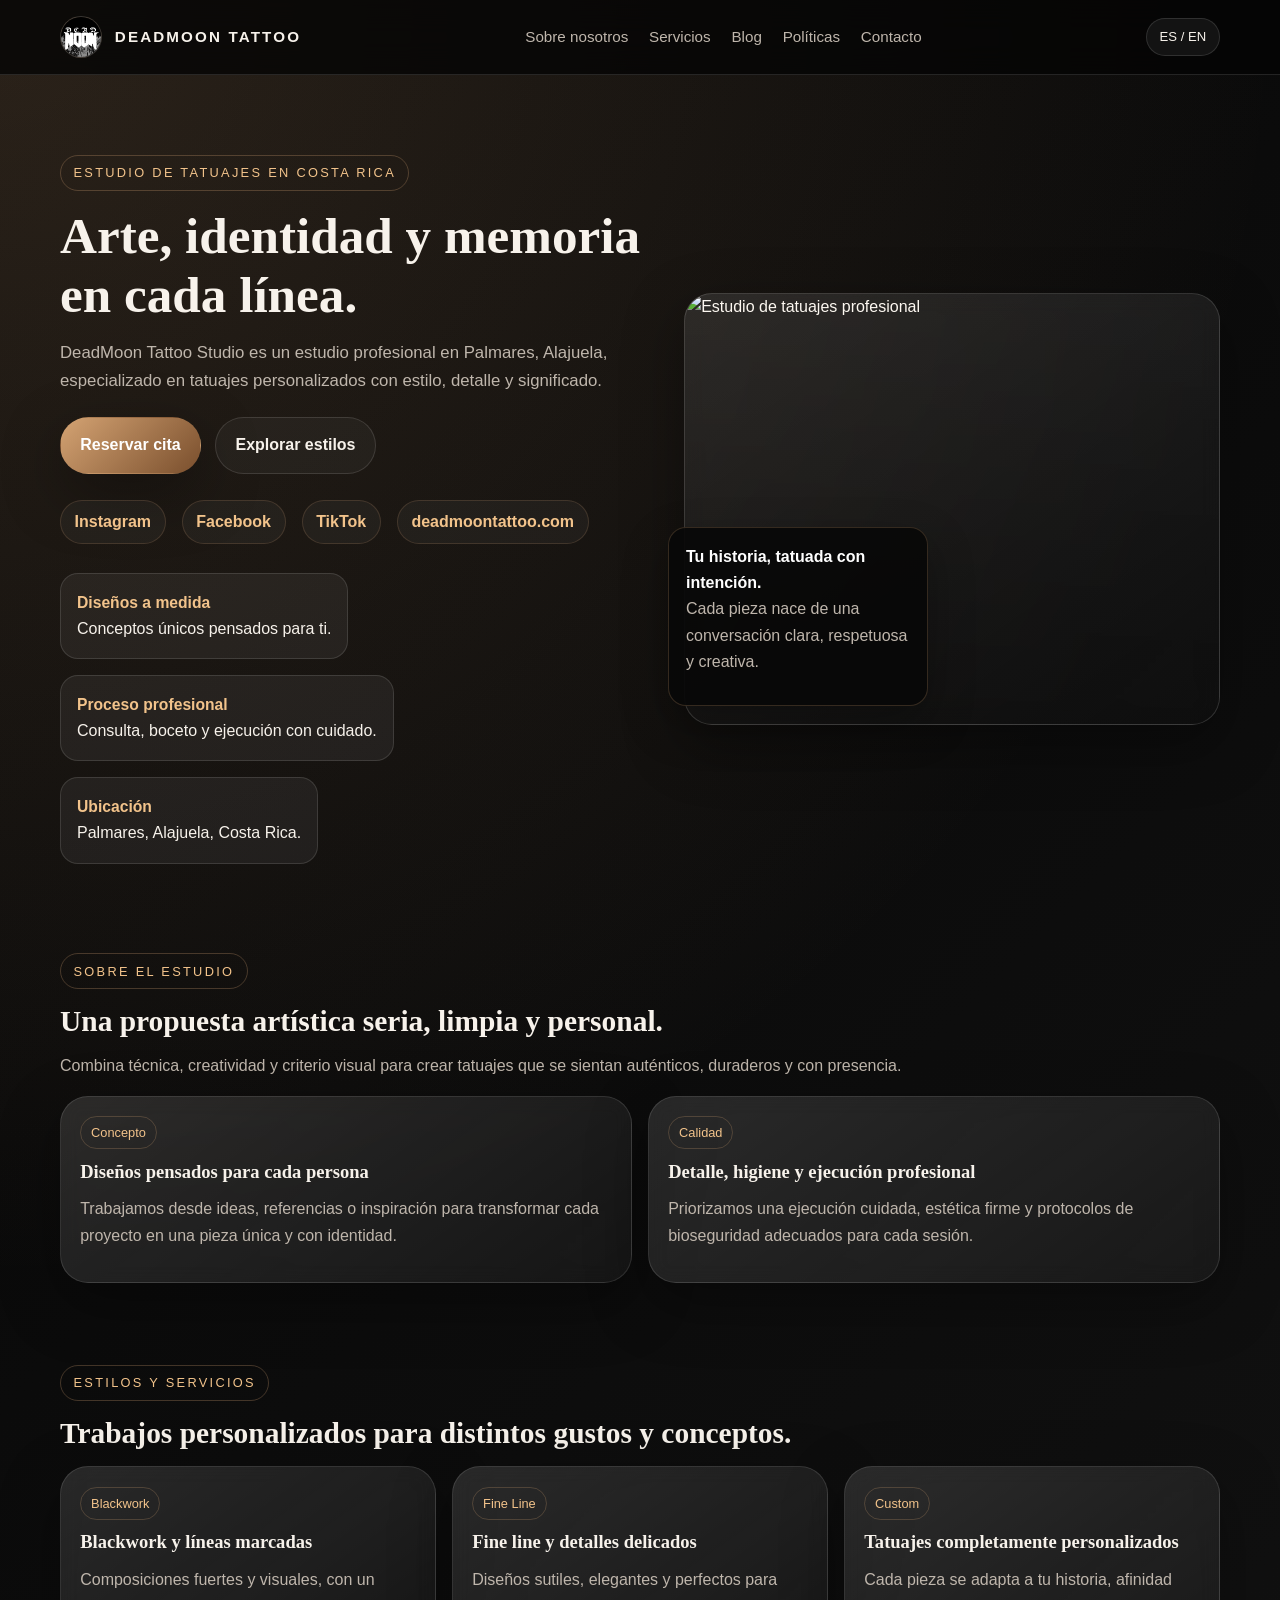
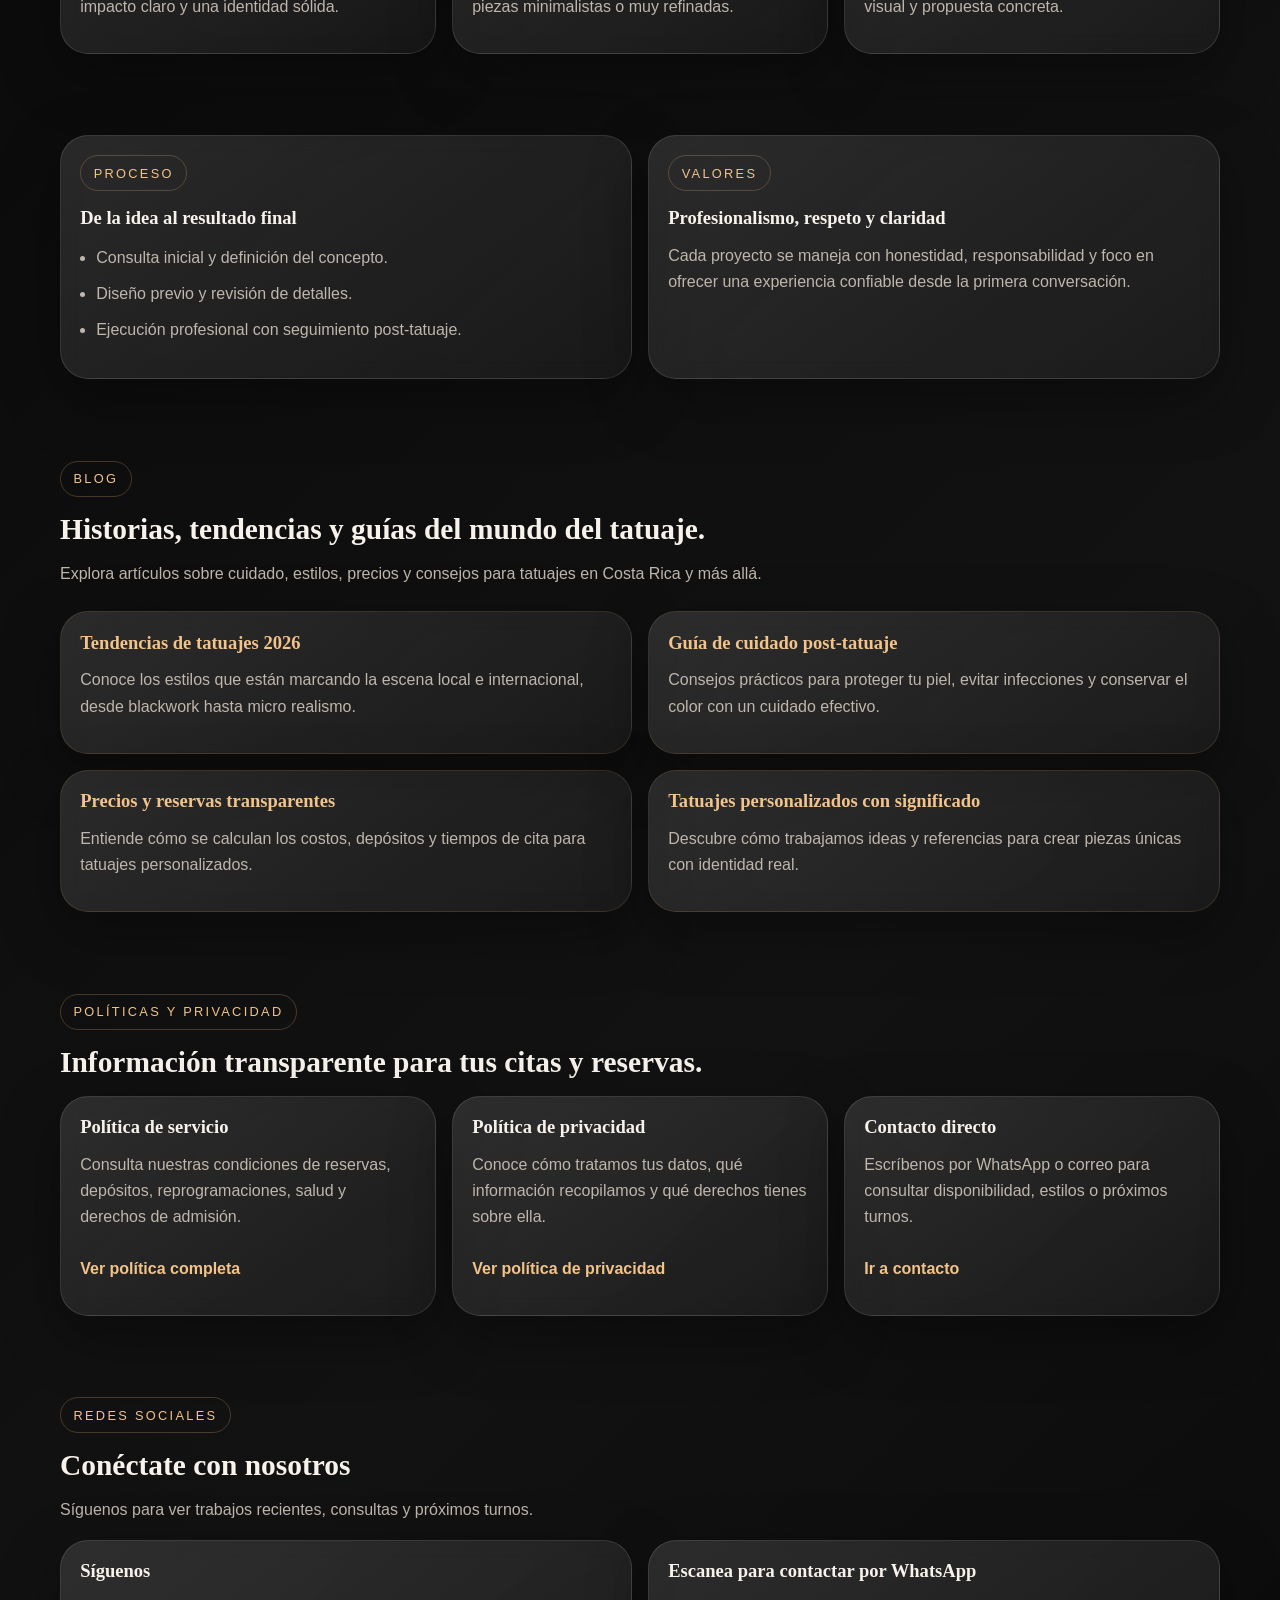
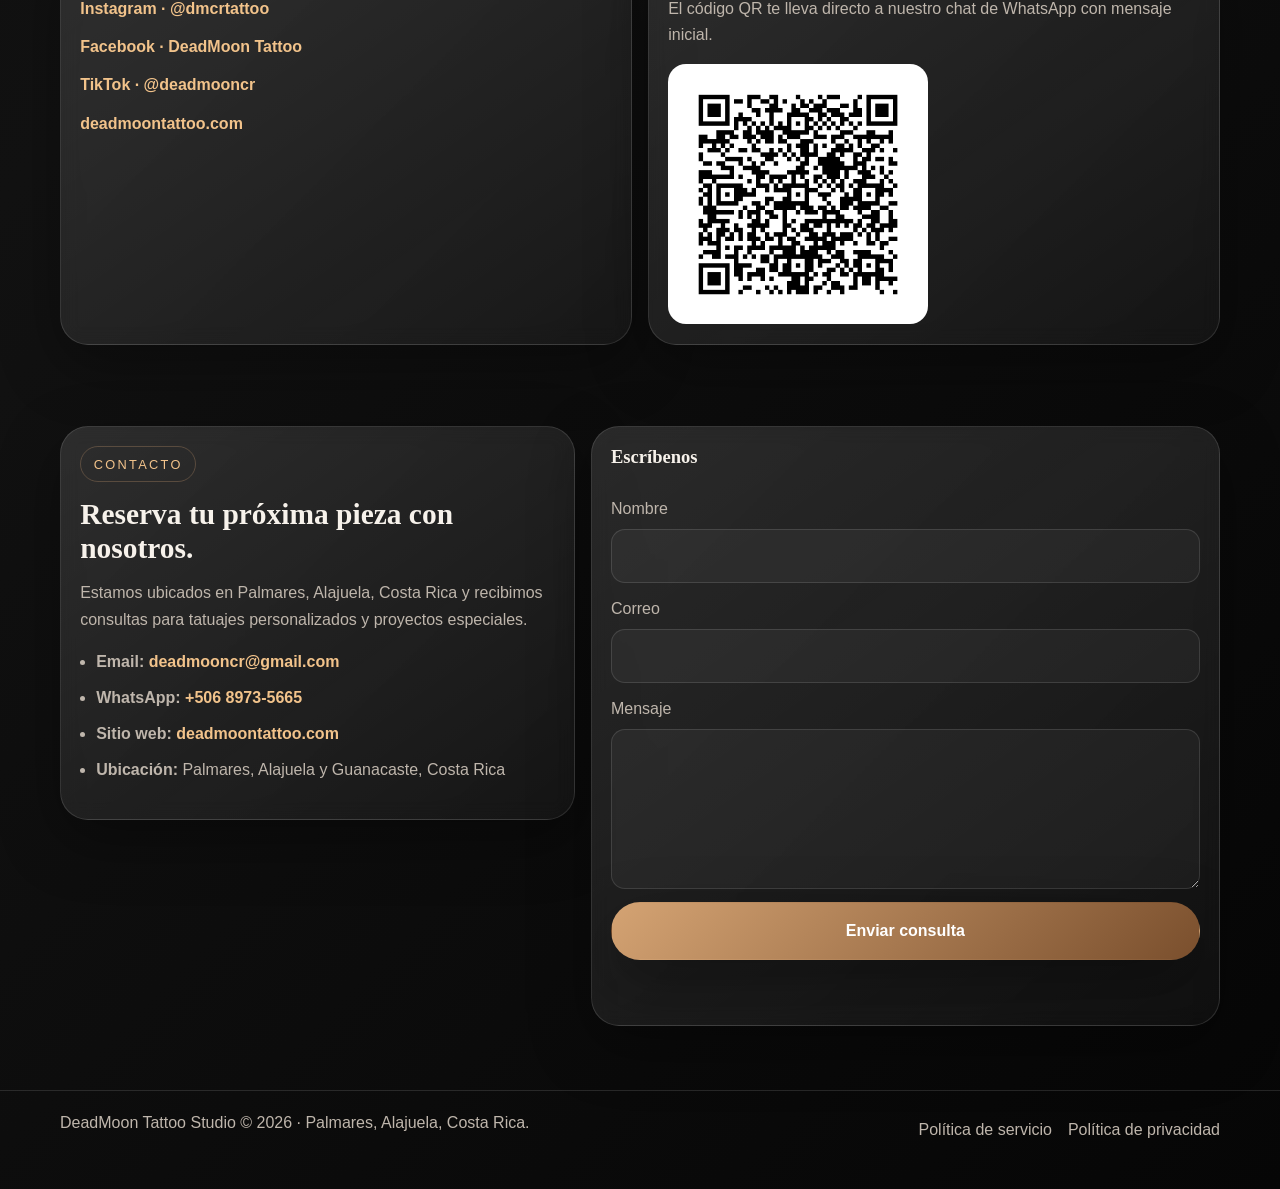
==== commit 94b0b4be: "Añadir sección de blog con artículos sobre tatuajes y actualizar navegación" ====
--- a/index.html
+++ b/index.html
@@ -28,6 +28,7 @@
         <nav aria-label="Navegación principal">
           <a href="#about" data-i18n="navAbout">Sobre nosotros</a>
           <a href="#services" data-i18n="navServices">Servicios</a>
+          <a href="#blog" data-i18n="navBlog">Blog</a>
           <a href="#policies" data-i18n="navPolicies">Políticas</a>
           <a href="#contact" data-i18n="navContact">Contacto</a>
         </nav>
@@ -146,6 +147,34 @@
         </div>
       </section>
 
+      <section id="blog" class="section">
+        <div class="container">
+          <div class="section-title">
+            <span class="eyebrow" data-i18n="blogEyebrow">Blog</span>
+            <h2 data-i18n="blogTitle">Historias, tendencias y guías del mundo del tatuaje.</h2>
+            <p data-i18n="blogText">Explora artículos sobre cuidado, estilos, precios y consejos para tatuajes en Costa Rica y más allá.</p>
+          </div>
+          <div class="blog-grid">
+            <article class="panel blog-card">
+              <h3 data-i18n="articleOneTitle">Tendencias de tatuajes 2026</h3>
+              <p data-i18n="articleOneText">Conoce los estilos que están marcando la escena local e internacional, desde blackwork hasta micro realismo.</p>
+            </article>
+            <article class="panel blog-card">
+              <h3 data-i18n="articleTwoTitle">Guía de cuidado post-tatuaje</h3>
+              <p data-i18n="articleTwoText">Consejos prácticos para proteger tu piel, evitar infecciones y conservar el color con un cuidado efectivo.</p>
+            </article>
+            <article class="panel blog-card">
+              <h3 data-i18n="articleThreeTitle">Precios y reservas transparentes</h3>
+              <p data-i18n="articleThreeText">Entiende cómo se calculan los costos, depósitos y tiempos de cita para tatuajes personalizados.</p>
+            </article>
+            <article class="panel blog-card">
+              <h3 data-i18n="articleFourTitle">Tatuajes personalizados con significado</h3>
+              <p data-i18n="articleFourText">Descubre cómo trabajamos ideas y referencias para crear piezas únicas con identidad real.</p>
+            </article>
+          </div>
+        </div>
+      </section>
+
       <section id="policies" class="section">
         <div class="container">
           <div class="section-title">
@@ -208,7 +237,7 @@
               <li><strong data-i18n="emailLabel">Email:</strong> <a href="mailto:deadmooncr@gmail.com">deadmooncr@gmail.com</a></li>
               <li><strong data-i18n="whatsappLabel">WhatsApp:</strong> <a href="https://wa.me/50689735665" target="_blank" rel="noopener noreferrer">+506 8973-5665</a></li>
               <li><strong data-i18n="websiteLabel">Sitio web:</strong> <a href="https://deadmoontattoo.com" target="_blank" rel="noopener noreferrer">deadmoontattoo.com</a></li>
-              <li><strong data-i18n="locationLabel">Ubicación:</strong> Palmares, Alajuela, Costa Rica</li>
+              <li><strong data-i18n="locationLabel">Ubicación:</strong> Palmares, Alajuela y Guanacaste, Costa Rica</li>
             </ul>
           </div>
           <form class="panel contact-form" id="contactForm" novalidate>
--- a/styles.css
+++ b/styles.css
@@ -39,6 +39,9 @@
   display: block;
 }
 nav { display: flex; align-items: center; gap: 1.1rem; color: var(--muted); font-size: 0.95rem; }
+nav a { position: relative; padding: 0.2rem 0.1rem; }
+nav a::after { content: ''; position: absolute; left: 0; bottom: -3px; width: 100%; height: 2px; background: transparent; transition: 180ms ease; }
+nav a:hover::after { background: var(--accent-strong); }
 nav a:hover, .footer-links a:hover, .text-link:hover { color: var(--text); }
 .lang-toggle {
   border: 1px solid var(--border); background: var(--surface); color: var(--text); padding: 0.45rem 0.8rem; border-radius: 999px; font-size: 0.82rem; cursor: pointer; transition: 180ms ease;
@@ -69,15 +72,24 @@
 .stat-card { min-width: 150px; padding: 1rem; border: 1px solid var(--border); border-radius: 18px; background: var(--surface); }
 .stat-card strong { display: block; color: var(--accent-strong); font-size: 0.98rem; }
 .hero-visual { position: relative; }
-.hero-card, .panel { background: linear-gradient(145deg, rgba(255,255,255,0.08), rgba(255,255,255,0.03)); border: 1px solid var(--border); border-radius: 28px; box-shadow: var(--shadow); overflow: hidden; }
-.hero-card img { min-height: 430px; object-fit: cover; width: 100%; }
-.floating-note { position: absolute; left: -1rem; bottom: 1.2rem; background: rgba(8,8,8,0.95); border: 1px solid var(--border); padding: 1rem 1.05rem; border-radius: 18px; max-width: 250px; }
+.hero-card, .panel { background: linear-gradient(145deg, rgba(255,255,255,0.12), rgba(255,255,255,0.04)); border: 1px solid var(--border); border-radius: 28px; box-shadow: var(--shadow); overflow: hidden; backdrop-filter: blur(10px); }
+.hero-card { position: relative; overflow: hidden; }
+.hero-card::before { content: ''; position: absolute; inset: 0; background: linear-gradient(180deg, rgba(5,5,5,0.12), rgba(5,5,5,0.45)); pointer-events: none; }
+.hero-card img { min-height: 430px; object-fit: cover; width: 100%; filter: saturate(0.95) contrast(1.05); }
+.floating-note { position: absolute; left: -1rem; bottom: 1.2rem; background: rgba(8,8,8,0.92); border: 1px solid rgba(212,163,115,0.22); padding: 1rem 1.05rem; border-radius: 18px; max-width: 260px; box-shadow: 0 18px 46px rgba(0, 0, 0, 0.28); }
+.floating-note strong { color: #fff; }
+.floating-note p { color: var(--muted); }
 .section { padding: 2.1rem 0 3rem; }
 .section-title { margin-bottom: 1rem; }
 .grid-2, .grid-3 { display: grid; gap: 1rem; }
 .grid-2 { grid-template-columns: repeat(2, minmax(0, 1fr)); }
 .grid-3 { grid-template-columns: repeat(3, minmax(0, 1fr)); }
 .card-grid { display: grid; gap: 1rem; grid-template-columns: repeat(2, minmax(0, 1fr)); margin-top: 1rem; }
+.blog-grid { display: grid; gap: 1rem; grid-template-columns: repeat(2, minmax(0, 1fr)); margin-top: 1.5rem; }
+.blog-card { transition: transform 180ms ease, border-color 180ms ease; border: 1px solid rgba(212,163,115,0.16); }
+.blog-card:hover { transform: translateY(-4px); border-color: rgba(212,163,115,0.32); }
+.blog-card h3 { color: var(--accent-strong); }
+.blog-card p { color: var(--muted); }
 .social-list { list-style: none; padding: 0; margin: 0; display: grid; gap: 0.75rem; }
 .social-list li a { color: var(--accent-strong); font-weight: 600; }
 .social-list li a:hover { color: #fff; }
@@ -110,7 +122,7 @@
 .policy-page h3 { margin-top: 1.1rem; }
 .policy-page .back-link { display: inline-block; margin-bottom: 1rem; color: var(--accent-strong); }
 @media (max-width: 900px) {
-  .hero-grid, .contact-wrap, .card-grid { grid-template-columns: 1fr; }
+  .hero-grid, .contact-wrap, .card-grid, .blog-grid { grid-template-columns: 1fr; }
   .grid-3 { grid-template-columns: 1fr 1fr; }
 }
 @media (max-width: 640px) {
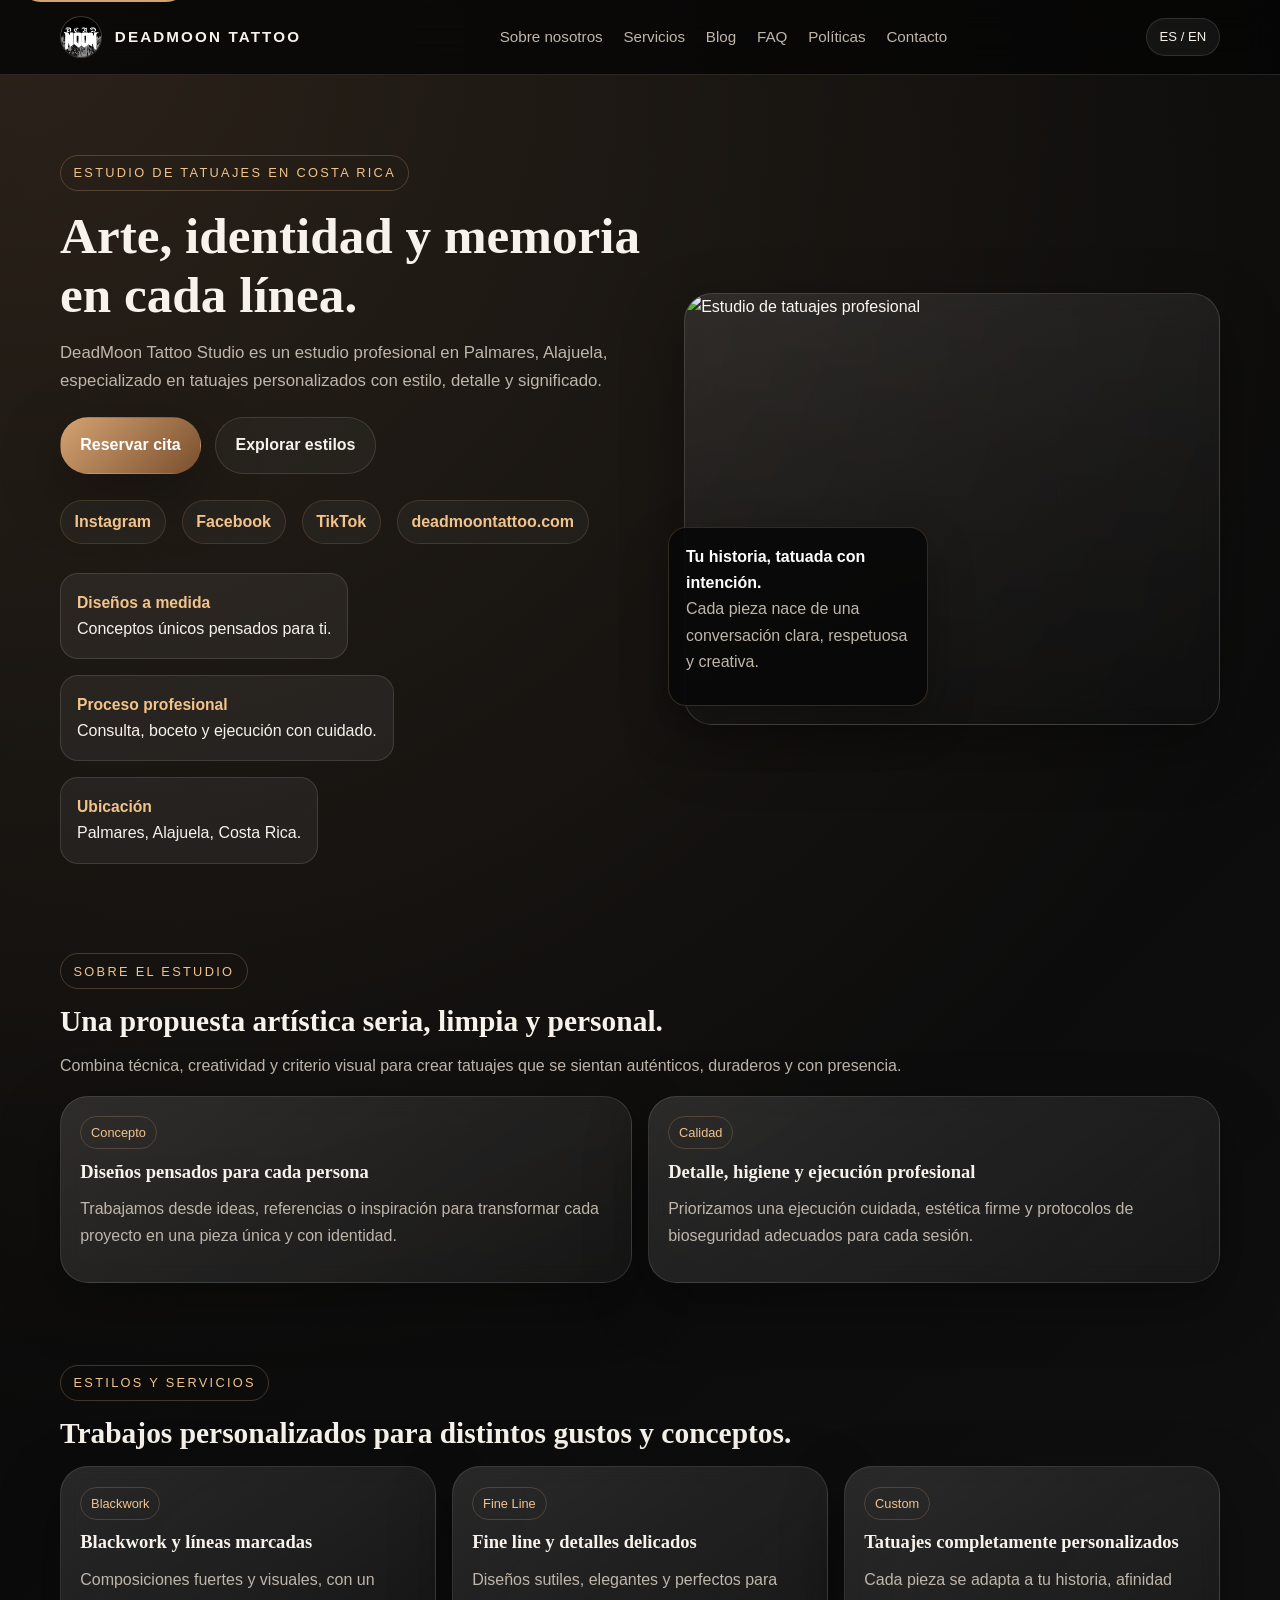
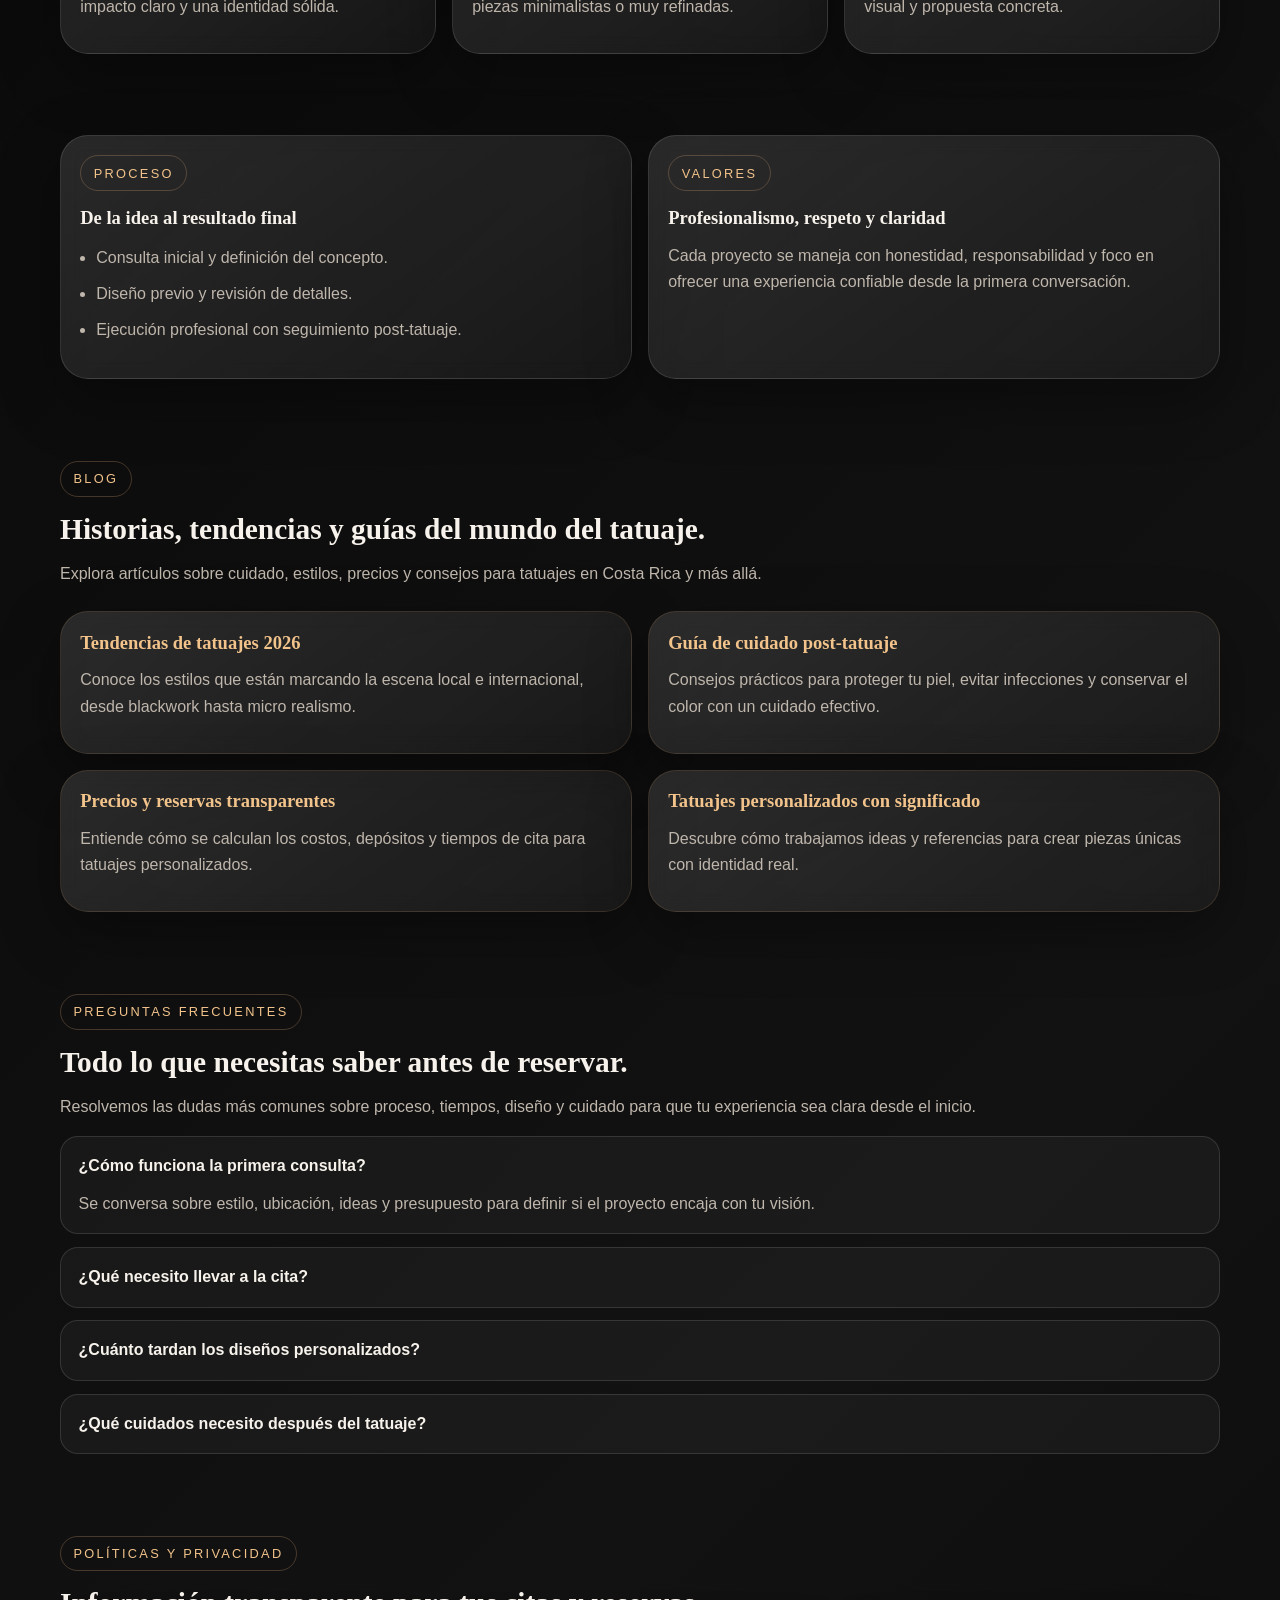
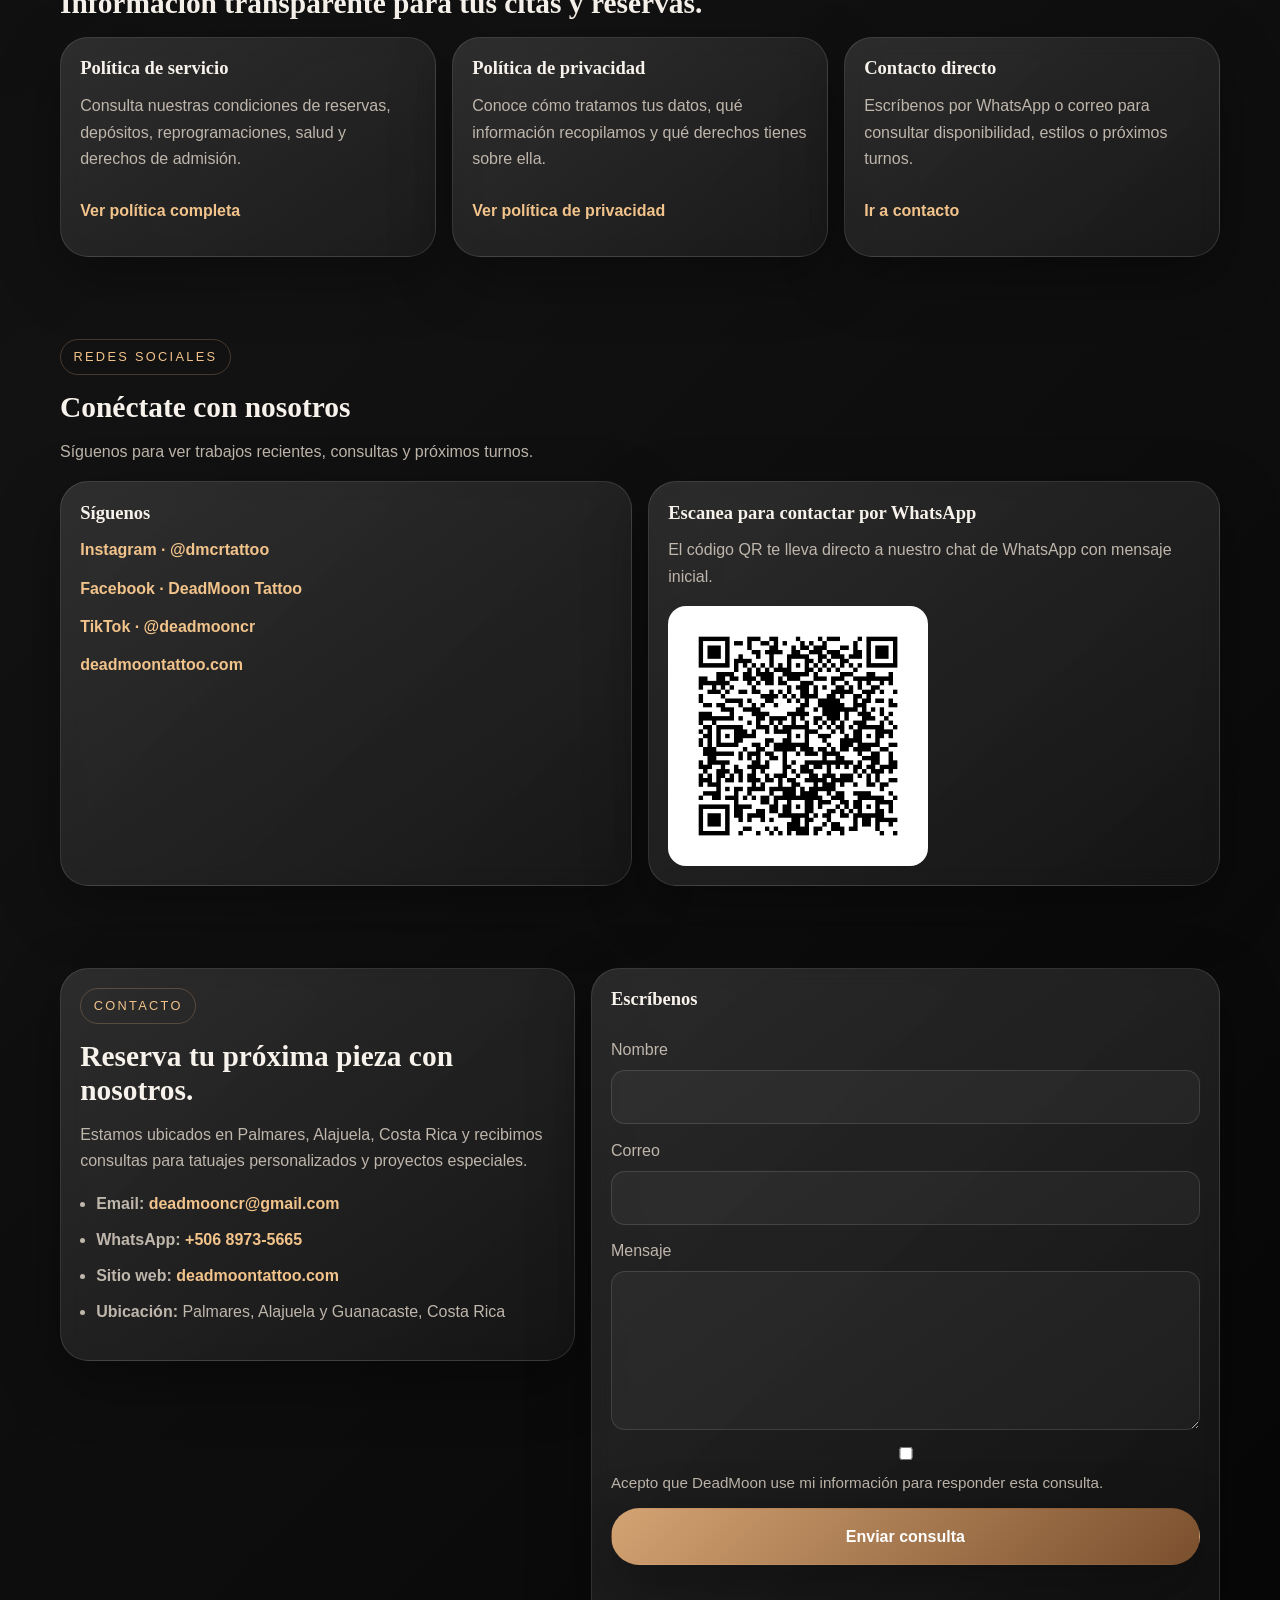
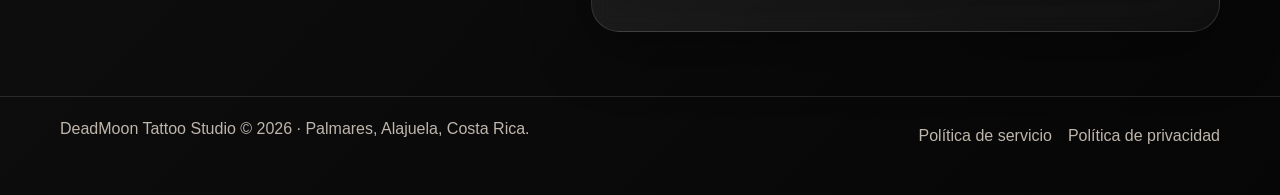
==== commit ef3df418: "Añadir sección de FAQ y mejorar la accesibilidad del menú de navegación" ====
--- a/index.html
+++ b/index.html
@@ -5,18 +5,29 @@
     <meta name="viewport" content="width=device-width, initial-scale=1.0" />
     <meta name="theme-color" content="#050505" />
     <meta name="description" content="DeadMoon Tattoo Studio es un estudio profesional de tatuajes en Palmares, Costa Rica, especializado en diseños personalizados y arte de alta calidad." />
+    <meta name="author" content="DeadMoon Tattoo Studio" />
     <meta name="robots" content="index,follow" />
+    <meta name="format-detection" content="telephone=no" />
+    <meta property="og:title" content="DeadMoon Tattoo Studio | Palmares, Costa Rica" />
+    <meta property="og:description" content="Estudio de tatuajes profesional con diseños personalizados, protocolos de bioseguridad y atención cercana en Costa Rica." />
+    <meta property="og:type" content="website" />
+    <meta property="og:url" content="https://deadmoontattoo.com" />
+    <meta property="og:image" content="https://deadmoontattoo.com/logo.jpg" />
+    <meta name="twitter:card" content="summary_large_image" />
     <meta http-equiv="Referrer-Policy" content="strict-origin-when-cross-origin" />
     <meta http-equiv="X-Content-Type-Options" content="nosniff" />
     <meta http-equiv="Permissions-Policy" content="geolocation=(), microphone=(), camera=()" />
     <meta http-equiv="Content-Security-Policy" content="default-src 'self'; script-src 'self'; style-src 'self' https://fonts.googleapis.com; img-src 'self' https: data:; font-src 'self' https://fonts.gstatic.com; connect-src 'self'; object-src 'none'; base-uri 'self'; frame-ancestors 'none'; upgrade-insecure-requests" />
     <title>DeadMoon Tattoo Studio | Palmares, Costa Rica</title>
+    <link rel="canonical" href="https://deadmoontattoo.com/" />
+    <link rel="icon" href="/logo.jpg" type="image/jpeg" />
     <link rel="preconnect" href="https://fonts.googleapis.com" />
     <link rel="preconnect" href="https://fonts.gstatic.com" crossorigin />
     <link href="https://fonts.googleapis.com/css2?family=Inter:wght@400;500;600;700;800&family=Playfair+Display:wght@600;700&display=swap" rel="stylesheet" />
     <link rel="stylesheet" href="/styles.css" />
   </head>
   <body>
+    <a class="skip-link" href="#home">Saltar al contenido</a>
     <header class="topbar">
       <div class="container topbar-inner">
         <a href="#home" class="brand" aria-label="DeadMoon Tattoo Studio">
@@ -25,10 +36,16 @@
           </span>
           <span>DeadMoon Tattoo</span>
         </a>
-        <nav aria-label="Navegación principal">
+        <button class="menu-toggle" id="menuToggle" type="button" aria-expanded="false" aria-controls="site-nav" aria-label="Abrir menú">
+          <span></span>
+          <span></span>
+          <span></span>
+        </button>
+        <nav id="site-nav" class="site-nav" aria-label="Navegación principal">
           <a href="#about" data-i18n="navAbout">Sobre nosotros</a>
           <a href="#services" data-i18n="navServices">Servicios</a>
           <a href="#blog" data-i18n="navBlog">Blog</a>
+          <a href="#faq" data-i18n="navFaq">FAQ</a>
           <a href="#policies" data-i18n="navPolicies">Políticas</a>
           <a href="#contact" data-i18n="navContact">Contacto</a>
         </nav>
@@ -175,6 +192,34 @@
         </div>
       </section>
 
+      <section id="faq" class="section">
+        <div class="container">
+          <div class="section-title">
+            <span class="eyebrow" data-i18n="faqEyebrow">Preguntas frecuentes</span>
+            <h2 data-i18n="faqTitle">Todo lo que necesitas saber antes de reservar.</h2>
+            <p data-i18n="faqText">Resolvemos las dudas más comunes sobre proceso, tiempos, diseño y cuidado para que tu experiencia sea clara desde el inicio.</p>
+          </div>
+          <div class="faq-list">
+            <details class="faq-item" open>
+              <summary data-i18n="faqOneQuestion">¿Cómo funciona la primera consulta?</summary>
+              <p data-i18n="faqOneAnswer">Se conversa sobre estilo, ubicación, ideas y presupuesto para definir si el proyecto encaja con tu visión.</p>
+            </details>
+            <details class="faq-item">
+              <summary data-i18n="faqTwoQuestion">¿Qué necesito llevar a la cita?</summary>
+              <p data-i18n="faqTwoAnswer">Solo necesitas venir hidratado, descansar bien y traer referencias visuales si tienes alguna idea concreta.</p>
+            </details>
+            <details class="faq-item">
+              <summary data-i18n="faqThreeQuestion">¿Cuánto tardan los diseños personalizados?</summary>
+              <p data-i18n="faqThreeAnswer">El tiempo depende de la complejidad del proyecto, pero siempre buscamos entregar un boceto claro y bien pensado.</p>
+            </details>
+            <details class="faq-item">
+              <summary data-i18n="faqFourQuestion">¿Qué cuidados necesito después del tatuaje?</summary>
+              <p data-i18n="faqFourAnswer">Te entregamos indicaciones claras de limpieza, hidratación y evitar exposición solar durante los primeros días.</p>
+            </details>
+          </div>
+        </div>
+      </section>
+
       <section id="policies" class="section">
         <div class="container">
           <div class="section-title">
@@ -254,6 +299,11 @@
               <span data-i18n="formMessage">Mensaje</span>
               <textarea name="message" rows="5" required></textarea>
             </label>
+            <input class="honeypot" type="text" name="company" tabIndex="-1" autocomplete="off" />
+            <label class="consent">
+              <input type="checkbox" name="consent" required />
+              <span data-i18n="consentText">Acepto que DeadMoon use mi información para responder esta consulta.</span>
+            </label>
             <button class="btn btn-primary" type="submit" data-i18n="formSubmit">Enviar consulta</button>
             <p class="form-note" id="formStatus" aria-live="polite"></p>
           </form>
@@ -263,7 +313,7 @@
 
     <footer>
       <div class="container footer-row">
-        <p data-i18n="footerText">DeadMoon Tattoo Studio © 2026 · Palmares, Alajuela, Costa Rica.</p>
+        <p id="year" data-i18n="footerText">DeadMoon Tattoo Studio © 2026 · Palmares, Alajuela, Costa Rica.</p>
         <div class="footer-links">
           <a href="/policies.html" data-i18n="footerPolicy">Política de servicio</a>
           <a href="/privacy.html" data-i18n="footerPrivacy">Política de privacidad</a>
@@ -271,6 +321,8 @@
       </div>
     </footer>
 
+    <a class="back-to-top" href="#home" aria-label="Volver arriba">↑</a>
+
     <script src="/app.js"></script>
   </body>
 </html>
--- a/styles.css
+++ b/styles.css
@@ -23,6 +23,18 @@
 a { color: inherit; text-decoration: none; }
 img { max-width: 100%; display: block; }
 button, input, textarea { font: inherit; }
+.skip-link {
+  position: absolute;
+  left: 1rem;
+  top: -3rem;
+  background: var(--accent);
+  color: #111;
+  padding: 0.75rem 1rem;
+  border-radius: 999px;
+  z-index: 50;
+  font-weight: 700;
+}
+.skip-link:focus { top: 1rem; }
 .container { width: min(1160px, calc(100% - 2rem)); margin: 0 auto; }
 .topbar {
   position: sticky; top: 0; z-index: 20; padding: 1rem 0; backdrop-filter: blur(16px); background: rgba(5,5,5,0.78); border-bottom: 1px solid var(--border);
@@ -43,6 +55,21 @@
 nav a::after { content: ''; position: absolute; left: 0; bottom: -3px; width: 100%; height: 2px; background: transparent; transition: 180ms ease; }
 nav a:hover::after { background: var(--accent-strong); }
 nav a:hover, .footer-links a:hover, .text-link:hover { color: var(--text); }
+.menu-toggle {
+  display: none;
+  flex-direction: column;
+  gap: 0.3rem;
+  background: transparent;
+  border: 0;
+  padding: 0.25rem;
+  cursor: pointer;
+}
+.menu-toggle span {
+  width: 1.45rem;
+  height: 2px;
+  background: var(--text);
+  border-radius: 999px;
+}
 .lang-toggle {
   border: 1px solid var(--border); background: var(--surface); color: var(--text); padding: 0.45rem 0.8rem; border-radius: 999px; font-size: 0.82rem; cursor: pointer; transition: 180ms ease;
 }
@@ -111,7 +138,51 @@
   width: 100%; border: 1px solid var(--border); border-radius: 14px; padding: 0.8rem 0.9rem; color: var(--text); background: rgba(255,255,255,0.04);
 }
 .contact-form input:focus, .contact-form textarea:focus { outline: 2px solid rgba(212,163,115,0.35); border-color: var(--accent); }
+.consent {
+  display: flex;
+  align-items: start;
+  gap: 0.65rem;
+  color: var(--muted);
+  font-size: 0.95rem;
+}
+.consent input { width: auto; margin-top: 0.2rem; }
+.honeypot { display: none !important; }
 .form-note { min-height: 1.2rem; color: var(--accent-strong); }
+.faq-list { display: grid; gap: 0.8rem; }
+.faq-item {
+  background: rgba(255,255,255,0.04);
+  border: 1px solid var(--border);
+  border-radius: 18px;
+  padding: 1rem 1.1rem;
+}
+.faq-item summary {
+  cursor: pointer;
+  color: var(--text);
+  font-weight: 600;
+  list-style: none;
+}
+.faq-item summary::-webkit-details-marker { display: none; }
+.faq-item p { margin-top: 0.7rem; margin-bottom: 0; color: var(--muted); }
+.back-to-top {
+  position: fixed;
+  right: 1rem;
+  bottom: 1rem;
+  width: 46px;
+  height: 46px;
+  border-radius: 50%;
+  display: grid;
+  place-items: center;
+  background: rgba(212,163,115,0.95);
+  color: #111;
+  font-size: 1.25rem;
+  font-weight: 700;
+  box-shadow: var(--shadow);
+  opacity: 0;
+  pointer-events: none;
+  transform: translateY(12px);
+  transition: 180ms ease;
+}
+.back-to-top.is-visible { opacity: 1; pointer-events: auto; transform: translateY(0); }
 footer { padding: 1.2rem 0 2.4rem; border-top: 1px solid var(--border); margin-top: 1rem; }
 .footer-row { display: flex; align-items: center; justify-content: space-between; gap: 1rem; color: var(--muted); }
 .footer-links { display: flex; gap: 1rem; }
@@ -126,8 +197,18 @@
   .grid-3 { grid-template-columns: 1fr 1fr; }
 }
 @media (max-width: 640px) {
-  nav { display: none; }
+  .menu-toggle { display: inline-flex; }
   .topbar-inner { flex-wrap: wrap; }
+  .site-nav {
+    display: none;
+    width: 100%;
+    flex-direction: column;
+    align-items: flex-start;
+    padding: 0.9rem 0 0;
+    gap: 0.7rem;
+  }
+  .site-nav.is-open { display: flex; }
+  .lang-toggle { margin-left: auto; }
   .grid-2, .grid-3 { grid-template-columns: 1fr; }
   .footer-row { flex-direction: column; align-items: flex-start; }
   .hero { padding-top: 3rem; }
